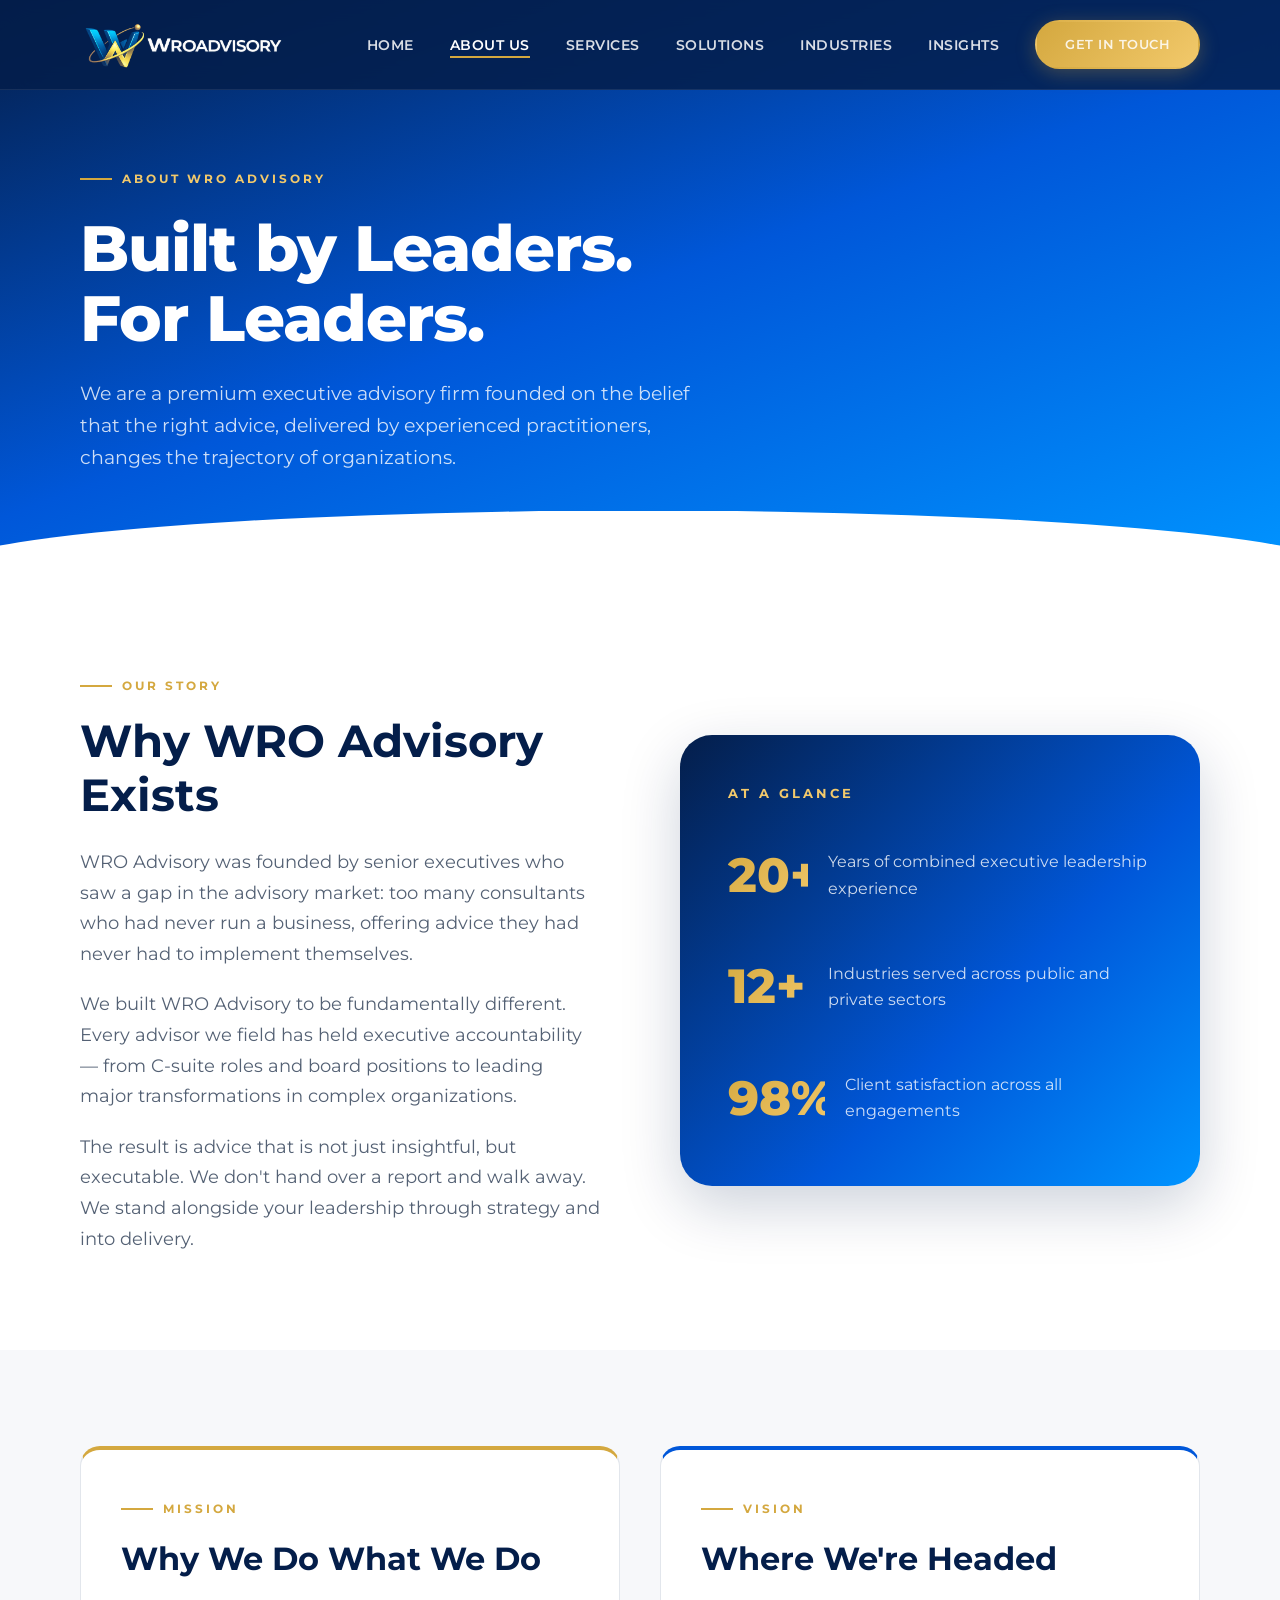
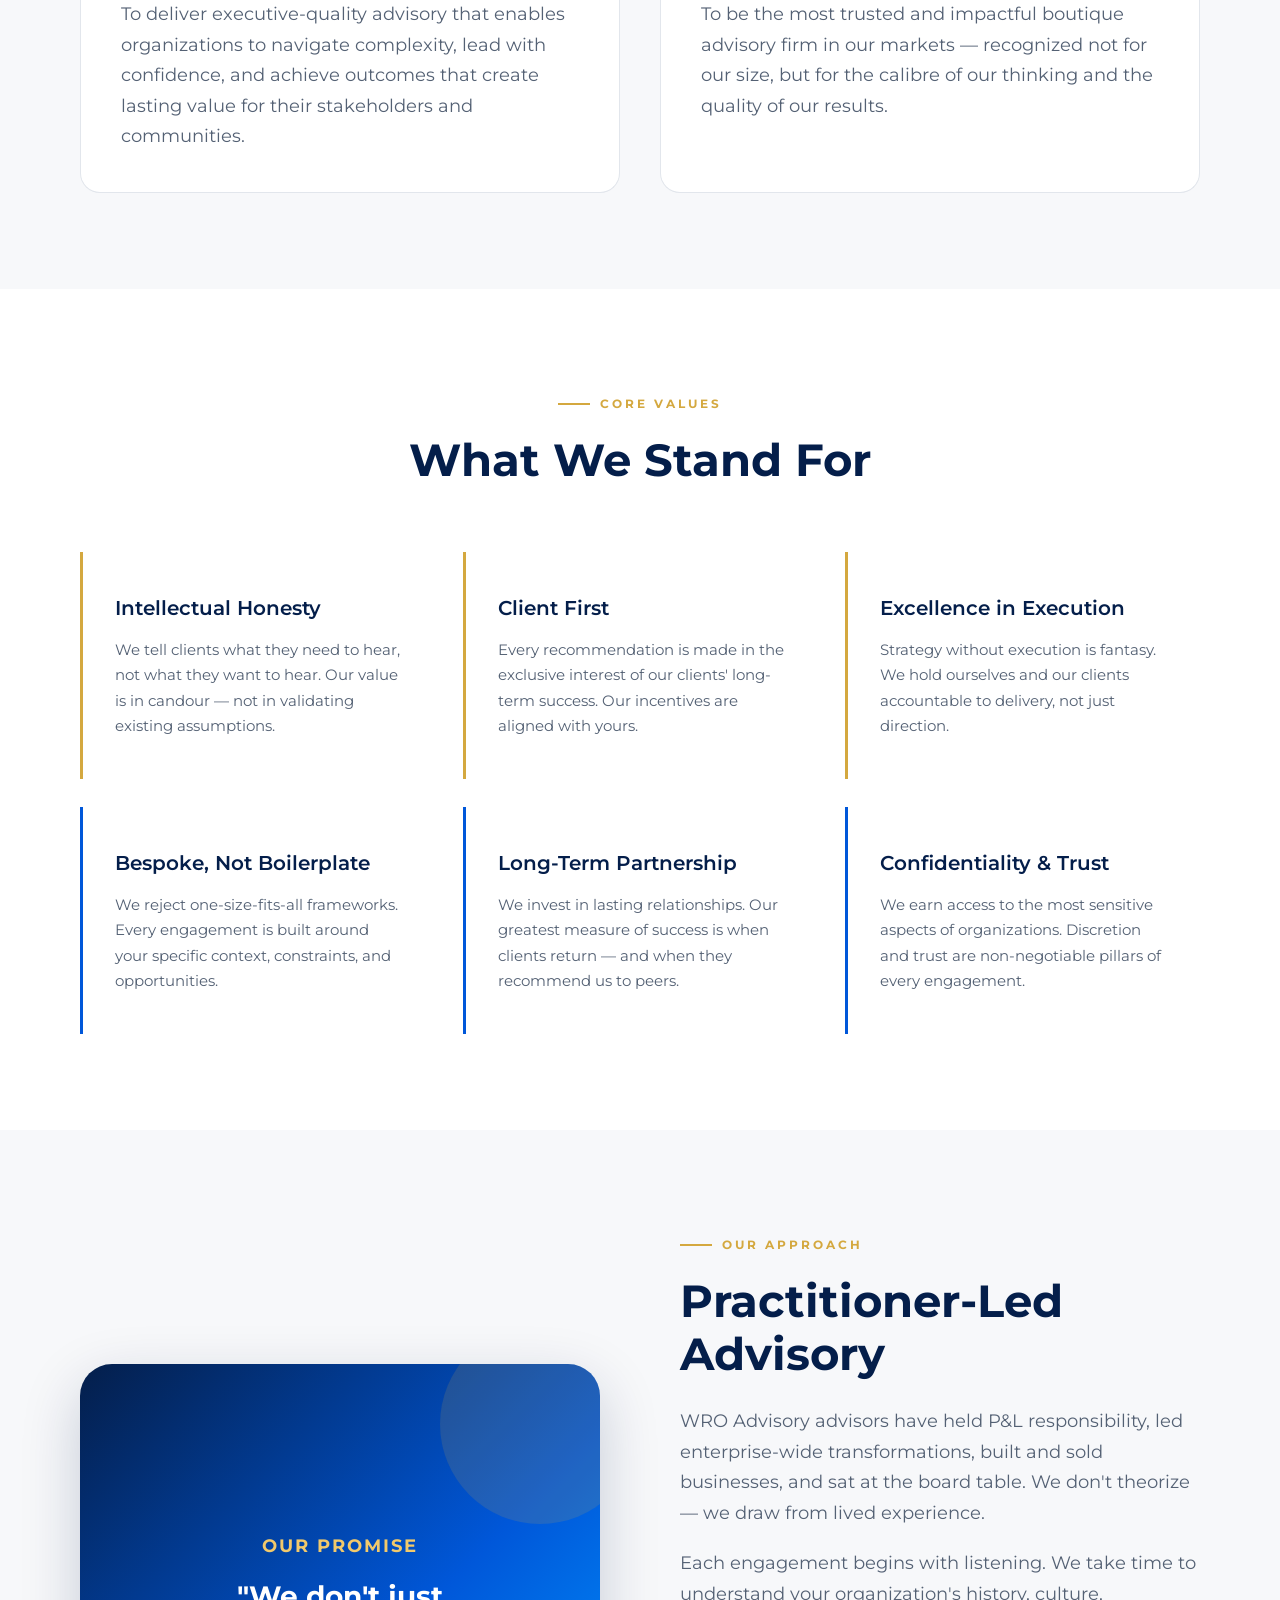
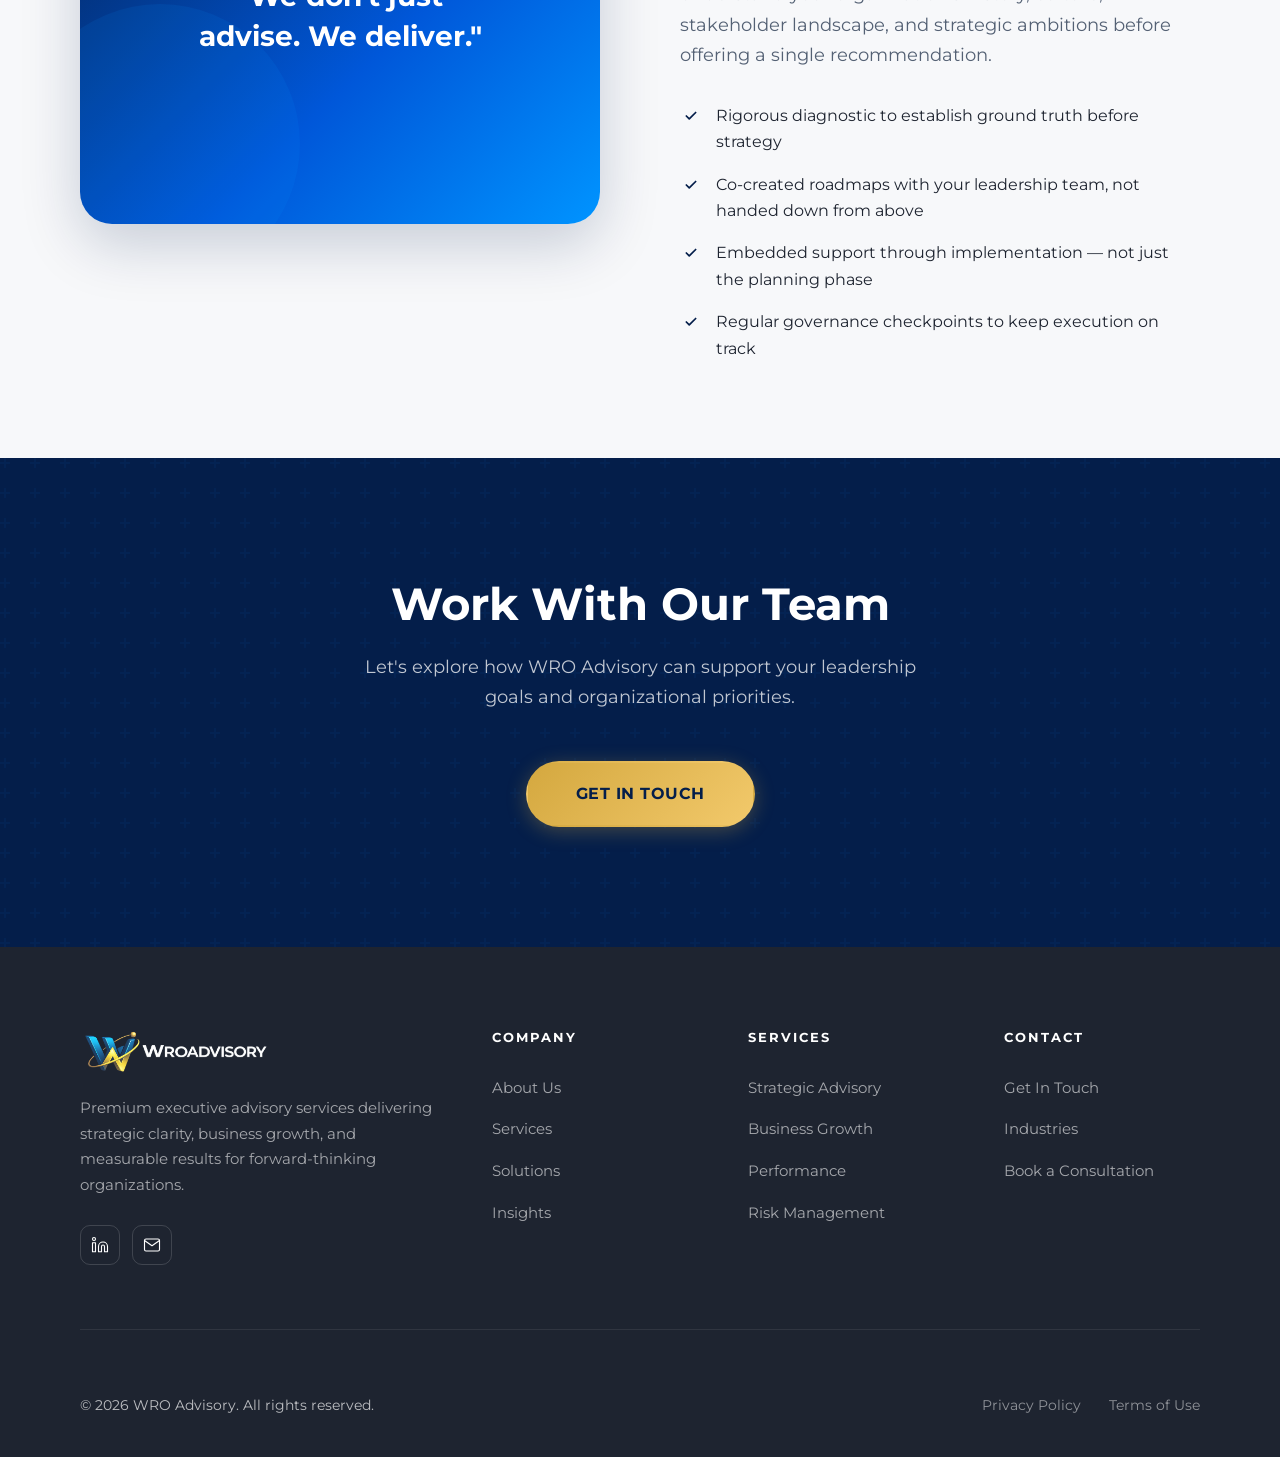
==== about.html @ 6e0c4436 "Initial commit — WRO Advisory static website Seven-page static site (index, about, services, solutio" ====
<!DOCTYPE html>
<html lang="en">
<head>
  <meta charset="UTF-8">
  <meta name="viewport" content="width=device-width, initial-scale=1.0">
  <title>About WRO Advisory — Our Story, Mission & Leadership</title>
  <meta name="description" content="Learn about WRO Advisory — our founding story, mission, values, and the experienced leadership team behind our executive advisory services.">
  <link rel="stylesheet" href="assets/css/styles.css">
</head>
<body>

  <!-- NAV -->
  <nav class="nav">
    <div class="container nav__inner">
      <a href="index.html" class="nav__logo">
        <img src="logo.png" alt="WRO Advisory">
      </a>
      <ul class="nav__links">
        <li><a href="index.html">Home</a></li>
        <li><a href="about.html">About Us</a></li>
        <li><a href="services.html">Services</a></li>
        <li><a href="solutions.html">Solutions</a></li>
        <li><a href="industries.html">Industries</a></li>
        <li><a href="insights.html">Insights</a></li>
        <li><a href="contact.html" class="btn btn--primary" style="padding:12px 28px;font-size:13px;">Get In Touch</a></li>
      </ul>
      <div class="nav__hamburger"><span></span><span></span><span></span></div>
    </div>
  </nav>

  <!-- PAGE HERO -->
  <div class="page-hero">
    <div class="container">
      <div class="page-hero__label">About WRO Advisory</div>
      <h1>Built by Leaders.<br>For Leaders.</h1>
      <p>We are a premium executive advisory firm founded on the belief that the right advice, delivered by experienced practitioners, changes the trajectory of organizations.</p>
    </div>
  </div>

  <!-- COMPANY STORY -->
  <section class="bg-white">
    <div class="container">
      <div class="two-col">
        <div class="fade-up">
          <div class="section-label">Our Story</div>
          <h2 class="text-navy" style="margin-bottom:24px;">Why WRO Advisory Exists</h2>
          <p class="text-slate" style="margin-bottom:20px;">WRO Advisory was founded by senior executives who saw a gap in the advisory market: too many consultants who had never run a business, offering advice they had never had to implement themselves.</p>
          <p class="text-slate" style="margin-bottom:20px;">We built WRO Advisory to be fundamentally different. Every advisor we field has held executive accountability — from C-suite roles and board positions to leading major transformations in complex organizations.</p>
          <p class="text-slate">The result is advice that is not just insightful, but executable. We don't hand over a report and walk away. We stand alongside your leadership through strategy and into delivery.</p>
        </div>
        <div class="fade-up fade-up-delay-2">
          <div style="border-radius:var(--radius-lg);background:var(--gradient-primary);padding:48px;height:100%;min-height:420px;display:flex;flex-direction:column;justify-content:space-between;box-shadow:var(--shadow-lg);">
            <div>
              <div style="font-size:13px;font-weight:700;letter-spacing:3px;text-transform:uppercase;color:var(--light-gold);margin-bottom:32px;">At a Glance</div>
              <div style="display:flex;flex-direction:column;gap:32px;">
                <div style="display:flex;align-items:center;gap:20px;">
                  <div style="font-size:48px;font-weight:800;background:var(--gradient-gold);-webkit-background-clip:text;-webkit-text-fill-color:transparent;background-clip:text;min-width:80px;">20+</div>
                  <div style="color:rgba(255,255,255,0.8);font-size:16px;">Years of combined executive leadership experience</div>
                </div>
                <div style="display:flex;align-items:center;gap:20px;">
                  <div style="font-size:48px;font-weight:800;background:var(--gradient-gold);-webkit-background-clip:text;-webkit-text-fill-color:transparent;background-clip:text;min-width:80px;">12+</div>
                  <div style="color:rgba(255,255,255,0.8);font-size:16px;">Industries served across public and private sectors</div>
                </div>
                <div style="display:flex;align-items:center;gap:20px;">
                  <div style="font-size:48px;font-weight:800;background:var(--gradient-gold);-webkit-background-clip:text;-webkit-text-fill-color:transparent;background-clip:text;min-width:80px;">98%</div>
                  <div style="color:rgba(255,255,255,0.8);font-size:16px;">Client satisfaction across all engagements</div>
                </div>
              </div>
            </div>
          </div>
        </div>
      </div>
    </div>
  </section>

  <!-- MISSION & VISION -->
  <section class="bg-gray">
    <div class="container">
      <div style="display:grid;grid-template-columns:1fr 1fr;gap:40px;">
        <div class="card fade-up" style="border-top:4px solid var(--gold);">
          <div class="section-label">Mission</div>
          <h3 class="text-navy" style="margin-bottom:20px;">Why We Do What We Do</h3>
          <p class="text-slate">To deliver executive-quality advisory that enables organizations to navigate complexity, lead with confidence, and achieve outcomes that create lasting value for their stakeholders and communities.</p>
        </div>
        <div class="card fade-up fade-up-delay-2" style="border-top:4px solid var(--royal-blue);">
          <div class="section-label">Vision</div>
          <h3 class="text-navy" style="margin-bottom:20px;">Where We're Headed</h3>
          <p class="text-slate">To be the most trusted and impactful boutique advisory firm in our markets — recognized not for our size, but for the calibre of our thinking and the quality of our results.</p>
        </div>
      </div>
    </div>
  </section>

  <!-- CORE VALUES -->
  <section class="bg-white">
    <div class="container">
      <div class="text-center fade-up" style="margin-bottom:64px;">
        <div class="section-label">Core Values</div>
        <h2 class="text-navy">What We Stand For</h2>
      </div>
      <div class="services-grid">
        <div class="fade-up fade-up-delay-1" style="padding:40px 32px;border-left:3px solid var(--gold);">
          <h4 class="text-navy" style="margin-bottom:12px;">Intellectual Honesty</h4>
          <p class="text-slate" style="font-size:15px;">We tell clients what they need to hear, not what they want to hear. Our value is in candour — not in validating existing assumptions.</p>
        </div>
        <div class="fade-up fade-up-delay-2" style="padding:40px 32px;border-left:3px solid var(--gold);">
          <h4 class="text-navy" style="margin-bottom:12px;">Client First</h4>
          <p class="text-slate" style="font-size:15px;">Every recommendation is made in the exclusive interest of our clients' long-term success. Our incentives are aligned with yours.</p>
        </div>
        <div class="fade-up fade-up-delay-3" style="padding:40px 32px;border-left:3px solid var(--gold);">
          <h4 class="text-navy" style="margin-bottom:12px;">Excellence in Execution</h4>
          <p class="text-slate" style="font-size:15px;">Strategy without execution is fantasy. We hold ourselves and our clients accountable to delivery, not just direction.</p>
        </div>
        <div class="fade-up fade-up-delay-1" style="padding:40px 32px;border-left:3px solid var(--royal-blue);">
          <h4 class="text-navy" style="margin-bottom:12px;">Bespoke, Not Boilerplate</h4>
          <p class="text-slate" style="font-size:15px;">We reject one-size-fits-all frameworks. Every engagement is built around your specific context, constraints, and opportunities.</p>
        </div>
        <div class="fade-up fade-up-delay-2" style="padding:40px 32px;border-left:3px solid var(--royal-blue);">
          <h4 class="text-navy" style="margin-bottom:12px;">Long-Term Partnership</h4>
          <p class="text-slate" style="font-size:15px;">We invest in lasting relationships. Our greatest measure of success is when clients return — and when they recommend us to peers.</p>
        </div>
        <div class="fade-up fade-up-delay-3" style="padding:40px 32px;border-left:3px solid var(--royal-blue);">
          <h4 class="text-navy" style="margin-bottom:12px;">Confidentiality & Trust</h4>
          <p class="text-slate" style="font-size:15px;">We earn access to the most sensitive aspects of organizations. Discretion and trust are non-negotiable pillars of every engagement.</p>
        </div>
      </div>
    </div>
  </section>

  <!-- APPROACH -->
  <section class="bg-gray">
    <div class="container">
      <div class="two-col">
        <div class="fade-up fade-up-delay-1" style="position:relative;">
          <div style="border-radius:var(--radius-lg);background:var(--gradient-primary);height:460px;display:flex;align-items:center;justify-content:center;box-shadow:var(--shadow-lg);position:relative;overflow:hidden;">
            <div style="position:absolute;top:-40px;right:-40px;width:200px;height:200px;border-radius:50%;background:rgba(212,168,63,0.15);"></div>
            <div style="position:absolute;bottom:-60px;left:-60px;width:280px;height:280px;border-radius:50%;background:rgba(0,148,255,0.1);"></div>
            <div style="text-align:center;position:relative;z-index:1;padding:40px;">
              <div style="font-size:18px;font-weight:700;color:var(--light-gold);letter-spacing:2px;margin-bottom:16px;">OUR PROMISE</div>
              <div style="font-size:28px;font-weight:700;color:var(--white);line-height:1.4;">"We don't just<br>advise. We deliver."</div>
            </div>
          </div>
        </div>
        <div class="fade-up">
          <div class="section-label">Our Approach</div>
          <h2 class="text-navy" style="margin-bottom:24px;">Practitioner-Led Advisory</h2>
          <p class="text-slate" style="margin-bottom:20px;">WRO Advisory advisors have held P&L responsibility, led enterprise-wide transformations, built and sold businesses, and sat at the board table. We don't theorize — we draw from lived experience.</p>
          <p class="text-slate" style="margin-bottom:32px;">Each engagement begins with listening. We take time to understand your organization's history, culture, stakeholder landscape, and strategic ambitions before offering a single recommendation.</p>
          <ul class="benefit-list">
            <li>Rigorous diagnostic to establish ground truth before strategy</li>
            <li>Co-created roadmaps with your leadership team, not handed down from above</li>
            <li>Embedded support through implementation — not just the planning phase</li>
            <li>Regular governance checkpoints to keep execution on track</li>
          </ul>
        </div>
      </div>
    </div>
  </section>

  <!-- CTA -->
  <section class="cta-section">
    <div class="container cta-section__inner">
      <h2 class="text-white">Work With Our Team</h2>
      <p>Let's explore how WRO Advisory can support your leadership goals and organizational priorities.</p>
      <a href="contact.html" class="btn btn--primary" style="font-size:16px;padding:18px 48px;">Get In Touch</a>
    </div>
  </section>

  <!-- FOOTER -->
  <footer class="footer">
    <div class="container">
      <div class="footer__top">
        <div class="footer__brand">
          <img src="logo.png" alt="WRO Advisory">
          <p class="footer__tagline">Premium executive advisory services delivering strategic clarity, business growth, and measurable results for forward-thinking organizations.</p>
          <div class="footer__socials">
            <a href="#" aria-label="LinkedIn">
              <svg viewBox="0 0 24 24" fill="none" stroke-width="1.5" stroke-linecap="round" stroke-linejoin="round">
                <path d="M16 8a6 6 0 0 1 6 6v7h-4v-7a2 2 0 0 0-2-2 2 2 0 0 0-2 2v7h-4v-7a6 6 0 0 1 6-6z"/>
                <rect x="2" y="9" width="4" height="12"/><circle cx="4" cy="4" r="2"/>
              </svg>
            </a>
            <a href="mailto:info@wroadvisory.com" aria-label="Email">
              <svg viewBox="0 0 24 24" fill="none" stroke-width="1.5" stroke-linecap="round" stroke-linejoin="round">
                <path d="M4 4h16c1.1 0 2 .9 2 2v12c0 1.1-.9 2-2 2H4c-1.1 0-2-.9-2-2V6c0-1.1.9-2 2-2z"/>
                <polyline points="22,6 12,13 2,6"/>
              </svg>
            </a>
          </div>
        </div>
        <div>
          <div class="footer__col-title">Company</div>
          <ul class="footer__links">
            <li><a href="about.html">About Us</a></li>
            <li><a href="services.html">Services</a></li>
            <li><a href="solutions.html">Solutions</a></li>
            <li><a href="insights.html">Insights</a></li>
          </ul>
        </div>
        <div>
          <div class="footer__col-title">Services</div>
          <ul class="footer__links">
            <li><a href="services.html">Strategic Advisory</a></li>
            <li><a href="services.html">Business Growth</a></li>
            <li><a href="services.html">Performance</a></li>
            <li><a href="services.html">Risk Management</a></li>
          </ul>
        </div>
        <div>
          <div class="footer__col-title">Contact</div>
          <ul class="footer__links">
            <li><a href="contact.html">Get In Touch</a></li>
            <li><a href="industries.html">Industries</a></li>
            <li><a href="contact.html">Book a Consultation</a></li>
          </ul>
        </div>
      </div>
      <div class="footer__bottom">
        <span class="footer__copy">© 2026 WRO Advisory. All rights reserved.</span>
        <div class="footer__bottom-links">
          <a href="#">Privacy Policy</a>
          <a href="#">Terms of Use</a>
        </div>
      </div>
    </div>
  </footer>

  <script src="assets/js/main.js"></script>
</body>
</html>
---- assets/css/styles.css ----
/* ============================================================
   WRO Advisory — Design System Stylesheet
   ============================================================ */

/* --- Google Fonts --- */
@import url('https://fonts.googleapis.com/css2?family=Montserrat:wght@400;500;600;700;800&display=swap');

/* --- Design Tokens --- */
:root {
  --navy:        #041E4A;
  --royal-blue:  #0057D9;
  --bright-blue: #0094FF;
  --gold:        #D4A83F;
  --light-gold:  #F2C96B;
  --white:       #FFFFFF;
  --gray:        #F7F8FA;
  --border-gray: #E2E6EC;
  --charcoal:    #1E2430;
  --slate:       #546174;

  --gradient-primary: linear-gradient(135deg, var(--navy) 0%, var(--royal-blue) 60%, var(--bright-blue) 100%);
  --gradient-gold:    linear-gradient(135deg, var(--gold) 0%, var(--light-gold) 100%);
  --gradient-hero:    linear-gradient(160deg, #041E4A 0%, #0057D9 50%, #0094FF 100%);

  --radius-sm:  12px;
  --radius-md:  20px;
  --radius-lg:  32px;

  --shadow-sm:  0 2px 12px rgba(4,30,74,0.08);
  --shadow-md:  0 8px 32px rgba(4,30,74,0.14);
  --shadow-lg:  0 20px 60px rgba(4,30,74,0.20);

  --transition: 0.3s ease;
  --font:       'Montserrat', sans-serif;
}

/* --- Reset & Base --- */
*, *::before, *::after { box-sizing: border-box; margin: 0; padding: 0; }

html { scroll-behavior: smooth; }

body {
  font-family: var(--font);
  font-size: 18px;
  color: var(--charcoal);
  background: var(--white);
  line-height: 1.65;
  overflow-x: hidden;
}

img { max-width: 100%; display: block; }
a  { color: inherit; text-decoration: none; }
ul { list-style: none; }

/* --- Typography --- */
h1 { font-size: clamp(38px, 5vw, 72px); font-weight: 800; line-height: 1.1; letter-spacing: -1px; }
h2 { font-size: clamp(32px, 3.5vw, 52px); font-weight: 700; line-height: 1.2; }
h3 { font-size: clamp(24px, 2.5vw, 36px); font-weight: 700; line-height: 1.25; }
h4 { font-size: 20px; font-weight: 600; }
p  { font-size: 18px; line-height: 1.7; }

.text-gold     { color: var(--gold); }
.text-blue     { color: var(--bright-blue); }
.text-navy     { color: var(--navy); }
.text-white    { color: var(--white); }
.text-slate    { color: var(--slate); }
.text-center   { text-align: center; }
.small-text    { font-size: 14px; }

/* --- Layout --- */
.container {
  max-width: 1440px;
  margin: 0 auto;
  padding: 0 80px;
}

.container--narrow {
  max-width: 900px;
  margin: 0 auto;
  padding: 0 80px;
}

section { padding: 96px 0; }

/* --- Navigation --- */
.nav {
  position: fixed;
  top: 0; left: 0; right: 0;
  z-index: 1000;
  height: 90px;
  display: flex;
  align-items: center;
  background: rgba(4, 30, 74, 0.85);
  backdrop-filter: blur(12px);
  -webkit-backdrop-filter: blur(12px);
  border-bottom: 1px solid rgba(255,255,255,0.08);
  transition: background var(--transition);
}

.nav.scrolled {
  background: rgba(4, 30, 74, 0.97);
}

.nav__inner {
  display: flex;
  align-items: center;
  justify-content: space-between;
  width: 100%;
}

.nav__logo {
  display: flex;
  align-items: center;
  gap: 12px;
}

.nav__logo img {
  height: 52px;
  width: auto;
  mix-blend-mode: screen;
}

.nav__links {
  display: flex;
  align-items: center;
  gap: 36px;
}

.nav__links a {
  color: rgba(255,255,255,0.85);
  font-size: 14px;
  font-weight: 600;
  letter-spacing: 0.5px;
  text-transform: uppercase;
  transition: color var(--transition);
  position: relative;
}

.nav__links a::after {
  content: '';
  position: absolute;
  bottom: -4px;
  left: 0; right: 0;
  height: 2px;
  background: var(--gold);
  transform: scaleX(0);
  transform-origin: left;
  transition: transform var(--transition);
}

.nav__links a:hover { color: var(--white); }
.nav__links a:hover::after { transform: scaleX(1); }

.nav__links a.active { color: var(--white); }
.nav__links a.active::after { transform: scaleX(1); }

/* Hamburger */
.nav__hamburger {
  display: none;
  flex-direction: column;
  gap: 5px;
  cursor: pointer;
  padding: 4px;
}

.nav__hamburger span {
  display: block;
  width: 26px;
  height: 2px;
  background: var(--white);
  transition: var(--transition);
}

/* --- Buttons --- */
.btn {
  display: inline-flex;
  align-items: center;
  gap: 8px;
  font-family: var(--font);
  font-weight: 700;
  font-size: 15px;
  letter-spacing: 0.5px;
  border-radius: 50px;
  padding: 16px 36px;
  border: 2px solid transparent;
  cursor: pointer;
  transition: all var(--transition);
  text-transform: uppercase;
}

.btn--primary {
  background: var(--gradient-gold);
  color: var(--navy);
  border-color: transparent;
  box-shadow: 0 4px 20px rgba(212,168,63,0.3);
}

.btn--primary:hover {
  transform: translateY(-2px);
  box-shadow: 0 8px 32px rgba(212,168,63,0.45);
}

.btn--secondary {
  background: transparent;
  color: var(--white);
  border-color: var(--white);
}

.btn--secondary:hover {
  background: var(--white);
  color: var(--navy);
  transform: translateY(-2px);
}

.btn--ghost {
  background: transparent;
  color: var(--royal-blue);
  border-color: var(--royal-blue);
}

.btn--ghost:hover {
  background: var(--royal-blue);
  color: var(--white);
  transform: translateY(-2px);
}

.btn--navy {
  background: var(--navy);
  color: var(--white);
  border-color: var(--navy);
}

.btn--navy:hover {
  background: var(--royal-blue);
  border-color: var(--royal-blue);
  transform: translateY(-2px);
}

/* --- Section Labels --- */
.section-label {
  display: inline-flex;
  align-items: center;
  gap: 10px;
  font-size: 12px;
  font-weight: 700;
  letter-spacing: 3px;
  text-transform: uppercase;
  color: var(--gold);
  margin-bottom: 20px;
}

.section-label::before {
  content: '';
  display: block;
  width: 32px;
  height: 2px;
  background: var(--gold);
}

/* --- Cards --- */
.card {
  background: var(--white);
  border-radius: var(--radius-md);
  border: 1px solid var(--border-gray);
  padding: 40px;
  transition: all var(--transition);
}

.card:hover {
  transform: translateY(-6px);
  box-shadow: var(--shadow-lg);
  border-color: transparent;
}

.card__icon {
  width: 60px;
  height: 60px;
  border-radius: var(--radius-sm);
  background: linear-gradient(135deg, rgba(0,87,217,0.1), rgba(0,148,255,0.1));
  display: flex;
  align-items: center;
  justify-content: center;
  margin-bottom: 24px;
}

.card__icon svg {
  width: 28px;
  height: 28px;
  stroke: var(--royal-blue);
}

/* --- Stat Cards --- */
.stat-card {
  text-align: center;
  padding: 40px 24px;
}

.stat-card__number {
  font-size: 64px;
  font-weight: 800;
  background: var(--gradient-gold);
  -webkit-background-clip: text;
  -webkit-text-fill-color: transparent;
  background-clip: text;
  line-height: 1;
  margin-bottom: 8px;
}

.stat-card__label {
  font-size: 16px;
  font-weight: 600;
  color: var(--slate);
  text-transform: uppercase;
  letter-spacing: 1px;
}

/* --- Hero --- */
.hero {
  min-height: 100vh;
  position: relative;
  display: flex;
  align-items: center;
  overflow: hidden;
  background: var(--gradient-hero);
}

.hero__bg {
  position: absolute;
  inset: 0;
  background-image: url('../img/skyline-overlay.jpg');
  background-size: cover;
  background-position: center bottom;
  opacity: 0.12;
}

.hero__shapes {
  position: absolute;
  inset: 0;
  pointer-events: none;
  overflow: hidden;
}

.hero__shapes svg {
  position: absolute;
  bottom: -2px;
  left: 0;
  right: 0;
  width: 100%;
}

.hero__content {
  position: relative;
  z-index: 2;
  padding-top: 90px;
}

.hero__eyebrow {
  display: inline-flex;
  align-items: center;
  gap: 10px;
  font-size: 12px;
  font-weight: 700;
  letter-spacing: 3px;
  text-transform: uppercase;
  color: var(--light-gold);
  margin-bottom: 28px;
}

.hero__eyebrow::before {
  content: '';
  display: block;
  width: 40px;
  height: 2px;
  background: var(--gold);
}

.hero h1 {
  color: var(--white);
  max-width: 820px;
  margin-bottom: 28px;
}

.hero h1 span { color: var(--light-gold); }

.hero__desc {
  color: rgba(255,255,255,0.80);
  max-width: 560px;
  margin-bottom: 48px;
  font-size: 19px;
}

.hero__actions {
  display: flex;
  align-items: center;
  gap: 20px;
  flex-wrap: wrap;
}

/* Gold decorative curve at bottom */
.hero__curve {
  position: absolute;
  bottom: 0; left: 0; right: 0;
  height: 80px;
  background: var(--white);
  clip-path: ellipse(55% 100% at 50% 100%);
}

/* --- Trust Bar --- */
.trust-bar {
  background: var(--white);
  padding: 80px 0;
  border-bottom: 1px solid var(--border-gray);
}

.trust-bar__grid {
  display: grid;
  grid-template-columns: repeat(4, 1fr);
  gap: 0;
}

.trust-bar__item {
  text-align: center;
  padding: 0 32px;
  border-right: 1px solid var(--border-gray);
}

.trust-bar__item:last-child { border-right: none; }

/* --- Services Grid --- */
.services-grid {
  display: grid;
  grid-template-columns: repeat(3, 1fr);
  gap: 28px;
  margin-top: 64px;
}

/* --- Two-col Layout --- */
.two-col {
  display: grid;
  grid-template-columns: 1fr 1fr;
  gap: 80px;
  align-items: center;
}

.two-col--reversed { direction: rtl; }
.two-col--reversed > * { direction: ltr; }

/* --- Framework Steps --- */
.framework {
  display: grid;
  grid-template-columns: repeat(4, 1fr);
  gap: 2px;
  border-radius: var(--radius-md);
  overflow: hidden;
  box-shadow: var(--shadow-md);
}

.framework__step {
  padding: 48px 32px;
  background: var(--gradient-primary);
  position: relative;
  overflow: hidden;
}

.framework__step:nth-child(2) { background: linear-gradient(135deg, #0057D9, #0094FF); }
.framework__step:nth-child(3) { background: linear-gradient(135deg, #0057D9, #003EA3); }
.framework__step:nth-child(4) { background: linear-gradient(135deg, #041E4A, #0057D9); }

.framework__step::before {
  content: attr(data-num);
  position: absolute;
  top: -10px;
  right: 16px;
  font-size: 100px;
  font-weight: 800;
  color: rgba(255,255,255,0.05);
  line-height: 1;
}

.framework__num {
  font-size: 13px;
  font-weight: 700;
  letter-spacing: 3px;
  text-transform: uppercase;
  color: var(--gold);
  margin-bottom: 16px;
}

.framework__title {
  font-size: 24px;
  font-weight: 700;
  color: var(--white);
  margin-bottom: 16px;
}

.framework__desc {
  font-size: 15px;
  color: rgba(255,255,255,0.75);
  line-height: 1.6;
}

/* --- Testimonials --- */
.testimonials-grid {
  display: grid;
  grid-template-columns: repeat(3, 1fr);
  gap: 28px;
  margin-top: 64px;
}

.testimonial {
  background: var(--white);
  border: 1px solid var(--border-gray);
  border-radius: var(--radius-md);
  padding: 40px;
  position: relative;
  transition: all var(--transition);
}

.testimonial:hover {
  transform: translateY(-4px);
  box-shadow: var(--shadow-md);
}

.testimonial__quote {
  font-size: 48px;
  line-height: 1;
  color: var(--gold);
  font-weight: 800;
  margin-bottom: 20px;
}

.testimonial__text {
  font-size: 16px;
  color: var(--charcoal);
  line-height: 1.7;
  margin-bottom: 28px;
}

.testimonial__author-name {
  font-weight: 700;
  color: var(--navy);
  font-size: 15px;
}

.testimonial__author-title {
  font-size: 13px;
  color: var(--slate);
}

/* --- Dark CTA Section --- */
.cta-section {
  background: var(--navy);
  padding: 120px 0;
  text-align: center;
  position: relative;
  overflow: hidden;
}

.cta-section::before {
  content: '';
  position: absolute;
  inset: 0;
  background: url("data:image/svg+xml,%3Csvg width='60' height='60' viewBox='0 0 60 60' xmlns='http://www.w3.org/2000/svg'%3E%3Cg fill='none' fill-rule='evenodd'%3E%3Cg fill='%230094FF' fill-opacity='0.05'%3E%3Cpath d='M36 34v-4h-2v4h-4v2h4v4h2v-4h4v-2h-4zm0-30V0h-2v4h-4v2h4v4h2V6h4V4h-4zM6 34v-4H4v4H0v2h4v4h2v-4h4v-2H6zM6 4V0H4v4H0v2h4v4h2V6h4V4H6z'/%3E%3C/g%3E%3C/g%3E%3C/svg%3E");
}

.cta-section__inner { position: relative; z-index: 1; }

.cta-section h2 { color: var(--white); margin-bottom: 20px; }
.cta-section p  { color: rgba(255,255,255,0.75); margin-bottom: 48px; max-width: 560px; margin-left: auto; margin-right: auto; }

/* --- Page Hero (subpages) --- */
.page-hero {
  background: var(--gradient-hero);
  padding: 160px 0 96px;
  position: relative;
  overflow: hidden;
}

.page-hero::after {
  content: '';
  position: absolute;
  bottom: 0; left: 0; right: 0;
  height: 60px;
  background: var(--white);
  clip-path: ellipse(55% 100% at 50% 100%);
}

.page-hero__label {
  display: inline-flex;
  align-items: center;
  gap: 10px;
  font-size: 12px;
  font-weight: 700;
  letter-spacing: 3px;
  text-transform: uppercase;
  color: var(--light-gold);
  margin-bottom: 24px;
}

.page-hero__label::before {
  content: '';
  display: block;
  width: 32px;
  height: 2px;
  background: var(--gold);
}

.page-hero h1 { color: var(--white); margin-bottom: 24px; }
.page-hero p  { color: rgba(255,255,255,0.80); max-width: 640px; font-size: 19px; }

/* --- Benefits list --- */
.benefit-list { list-style: none; display: flex; flex-direction: column; gap: 16px; }

.benefit-list li {
  display: flex;
  align-items: flex-start;
  gap: 14px;
  font-size: 16px;
  color: var(--charcoal);
}

.benefit-list li::before {
  content: '';
  flex-shrink: 0;
  width: 22px;
  height: 22px;
  margin-top: 2px;
  border-radius: 50%;
  background: var(--gradient-gold);
  background-image: url("data:image/svg+xml,%3Csvg xmlns='http://www.w3.org/2000/svg' viewBox='0 0 24 24' fill='none' stroke='%23041E4A' stroke-width='3' stroke-linecap='round' stroke-linejoin='round'%3E%3Cpolyline points='20 6 9 17 4 12'%3E%3C/polyline%3E%3C/svg%3E");
  background-size: 14px;
  background-repeat: no-repeat;
  background-position: center;
}

/* --- Industry Cards --- */
.industries-grid {
  display: grid;
  grid-template-columns: repeat(3, 1fr);
  gap: 28px;
  margin-top: 64px;
}

.industry-card {
  border-radius: var(--radius-md);
  overflow: hidden;
  position: relative;
  min-height: 280px;
  display: flex;
  align-items: flex-end;
  cursor: pointer;
}

.industry-card__bg {
  position: absolute;
  inset: 0;
  background: var(--gradient-primary);
  transition: transform var(--transition);
}

.industry-card:hover .industry-card__bg { transform: scale(1.03); }

.industry-card__overlay {
  position: absolute;
  inset: 0;
  background: linear-gradient(to top, rgba(4,30,74,0.92) 0%, transparent 60%);
}

.industry-card__content {
  position: relative;
  z-index: 1;
  padding: 32px;
  color: var(--white);
}

.industry-card__icon {
  font-size: 32px;
  margin-bottom: 12px;
}

.industry-card h3 {
  font-size: 22px;
  font-weight: 700;
  margin-bottom: 8px;
}

.industry-card p { font-size: 14px; color: rgba(255,255,255,0.75); }

/* --- Insights Grid --- */
.insights-grid {
  display: grid;
  grid-template-columns: repeat(3, 1fr);
  gap: 28px;
  margin-top: 64px;
}

.insight-card {
  border-radius: var(--radius-md);
  overflow: hidden;
  border: 1px solid var(--border-gray);
  transition: all var(--transition);
  background: var(--white);
}

.insight-card:hover {
  transform: translateY(-6px);
  box-shadow: var(--shadow-lg);
  border-color: transparent;
}

.insight-card__img {
  height: 200px;
  background: var(--gradient-primary);
  position: relative;
  overflow: hidden;
}

.insight-card__img::after {
  content: '';
  position: absolute;
  inset: 0;
  background: linear-gradient(135deg, rgba(0,87,217,0.6), rgba(4,30,74,0.8));
}

.insight-card__tag {
  position: absolute;
  top: 20px; left: 20px;
  z-index: 1;
  background: var(--gold);
  color: var(--navy);
  font-size: 11px;
  font-weight: 700;
  letter-spacing: 1px;
  text-transform: uppercase;
  padding: 6px 14px;
  border-radius: 50px;
}

.insight-card__body { padding: 32px; }

.insight-card__date {
  font-size: 13px;
  color: var(--slate);
  margin-bottom: 12px;
}

.insight-card h3 {
  font-size: 20px;
  color: var(--navy);
  margin-bottom: 12px;
}

.insight-card p {
  font-size: 15px;
  color: var(--slate);
}

/* --- Contact Form --- */
.contact-grid {
  display: grid;
  grid-template-columns: 1fr 1.4fr;
  gap: 80px;
  align-items: start;
}

.form-group {
  margin-bottom: 24px;
}

.form-group label {
  display: block;
  font-size: 14px;
  font-weight: 600;
  color: var(--navy);
  margin-bottom: 8px;
  letter-spacing: 0.3px;
}

.form-group input,
.form-group select,
.form-group textarea {
  width: 100%;
  font-family: var(--font);
  font-size: 16px;
  color: var(--charcoal);
  background: var(--white);
  border: 1.5px solid var(--border-gray);
  border-radius: var(--radius-sm);
  padding: 14px 18px;
  transition: border-color var(--transition), box-shadow var(--transition);
  outline: none;
}

.form-group input:focus,
.form-group select:focus,
.form-group textarea:focus {
  border-color: var(--royal-blue);
  box-shadow: 0 0 0 3px rgba(0,87,217,0.12);
}

.form-group textarea { min-height: 140px; resize: vertical; }

.form-row { display: grid; grid-template-columns: 1fr 1fr; gap: 20px; }

.contact-info__item {
  display: flex;
  align-items: flex-start;
  gap: 16px;
  margin-bottom: 32px;
}

.contact-info__icon {
  width: 48px;
  height: 48px;
  border-radius: 12px;
  background: linear-gradient(135deg, rgba(0,87,217,0.1), rgba(0,148,255,0.1));
  display: flex;
  align-items: center;
  justify-content: center;
  flex-shrink: 0;
}

.contact-info__icon svg { width: 22px; height: 22px; stroke: var(--royal-blue); }

.contact-info__label { font-size: 13px; color: var(--slate); margin-bottom: 4px; }
.contact-info__value { font-weight: 600; color: var(--navy); }

/* --- Footer --- */
.footer {
  background: var(--charcoal);
  padding: 80px 0 40px;
  color: rgba(255,255,255,0.7);
}

.footer__top {
  display: grid;
  grid-template-columns: 1.8fr 1fr 1fr 1fr;
  gap: 60px;
  margin-bottom: 64px;
  padding-bottom: 64px;
  border-bottom: 1px solid rgba(255,255,255,0.08);
}

.footer__brand img { height: 48px; margin-bottom: 20px; mix-blend-mode: screen; }

.footer__tagline {
  font-size: 15px;
  line-height: 1.7;
  margin-bottom: 28px;
  color: rgba(255,255,255,0.6);
}

.footer__socials {
  display: flex;
  gap: 12px;
}

.footer__socials a {
  width: 40px;
  height: 40px;
  border-radius: 10px;
  border: 1px solid rgba(255,255,255,0.15);
  display: flex;
  align-items: center;
  justify-content: center;
  transition: all var(--transition);
}

.footer__socials a:hover {
  background: var(--royal-blue);
  border-color: var(--royal-blue);
}

.footer__socials a svg { width: 18px; height: 18px; stroke: var(--white); }

.footer__col-title {
  font-size: 13px;
  font-weight: 700;
  letter-spacing: 2px;
  text-transform: uppercase;
  color: var(--white);
  margin-bottom: 24px;
}

.footer__links { display: flex; flex-direction: column; gap: 12px; }

.footer__links a {
  font-size: 15px;
  color: rgba(255,255,255,0.6);
  transition: color var(--transition);
}

.footer__links a:hover { color: var(--gold); }

.footer__bottom {
  display: flex;
  align-items: center;
  justify-content: space-between;
}

.footer__copy { font-size: 14px; }

.footer__bottom-links {
  display: flex;
  gap: 28px;
}

.footer__bottom-links a {
  font-size: 14px;
  color: rgba(255,255,255,0.5);
  transition: color var(--transition);
}

.footer__bottom-links a:hover { color: var(--white); }

/* --- Animations --- */
.fade-up {
  opacity: 0;
  transform: translateY(32px);
  transition: opacity 0.6s ease, transform 0.6s ease;
}

.fade-up.visible {
  opacity: 1;
  transform: translateY(0);
}

.fade-up-delay-1 { transition-delay: 0.1s; }
.fade-up-delay-2 { transition-delay: 0.2s; }
.fade-up-delay-3 { transition-delay: 0.3s; }
.fade-up-delay-4 { transition-delay: 0.4s; }

/* --- Backgrounds --- */
.bg-gray  { background: var(--gray); }
.bg-navy  { background: var(--navy); }
.bg-white { background: var(--white); }

/* --- Responsive --- */
@media (max-width: 1200px) {
  .container, .container--narrow { padding: 0 40px; }
  .services-grid, .testimonials-grid, .insights-grid { grid-template-columns: repeat(2, 1fr); }
  .framework { grid-template-columns: repeat(2, 1fr); }
  .footer__top { grid-template-columns: 1fr 1fr; }
}

@media (max-width: 992px) {
  section { padding: 72px 0; }
  .two-col { grid-template-columns: 1fr; gap: 48px; }
  .two-col--reversed { direction: ltr; }
  .trust-bar__grid { grid-template-columns: repeat(2, 1fr); }
  .trust-bar__item { border-right: none; border-bottom: 1px solid var(--border-gray); padding: 24px; }
  .contact-grid { grid-template-columns: 1fr; gap: 48px; }
  .industries-grid { grid-template-columns: repeat(2, 1fr); }
}

@media (max-width: 768px) {
  .container, .container--narrow { padding: 0 24px; }
  .nav__links { display: none; }
  .nav__links.open {
    display: flex;
    flex-direction: column;
    position: fixed;
    top: 90px; left: 0; right: 0;
    background: var(--navy);
    padding: 32px 24px;
    gap: 24px;
    border-bottom: 1px solid rgba(255,255,255,0.1);
  }
  .nav__links.open a { font-size: 16px; }
  .nav__hamburger { display: flex; }
  .services-grid, .testimonials-grid, .insights-grid,
  .industries-grid, .framework { grid-template-columns: 1fr; }
  .trust-bar__grid { grid-template-columns: repeat(2, 1fr); }
  .footer__top { grid-template-columns: 1fr; gap: 40px; }
  .footer__bottom { flex-direction: column; gap: 16px; text-align: center; }
  .form-row { grid-template-columns: 1fr; }
  h1 { font-size: 38px; }
  h2 { font-size: 32px; }
  .stat-card__number { font-size: 48px; }
  .hero__actions { flex-direction: column; align-items: flex-start; }
}
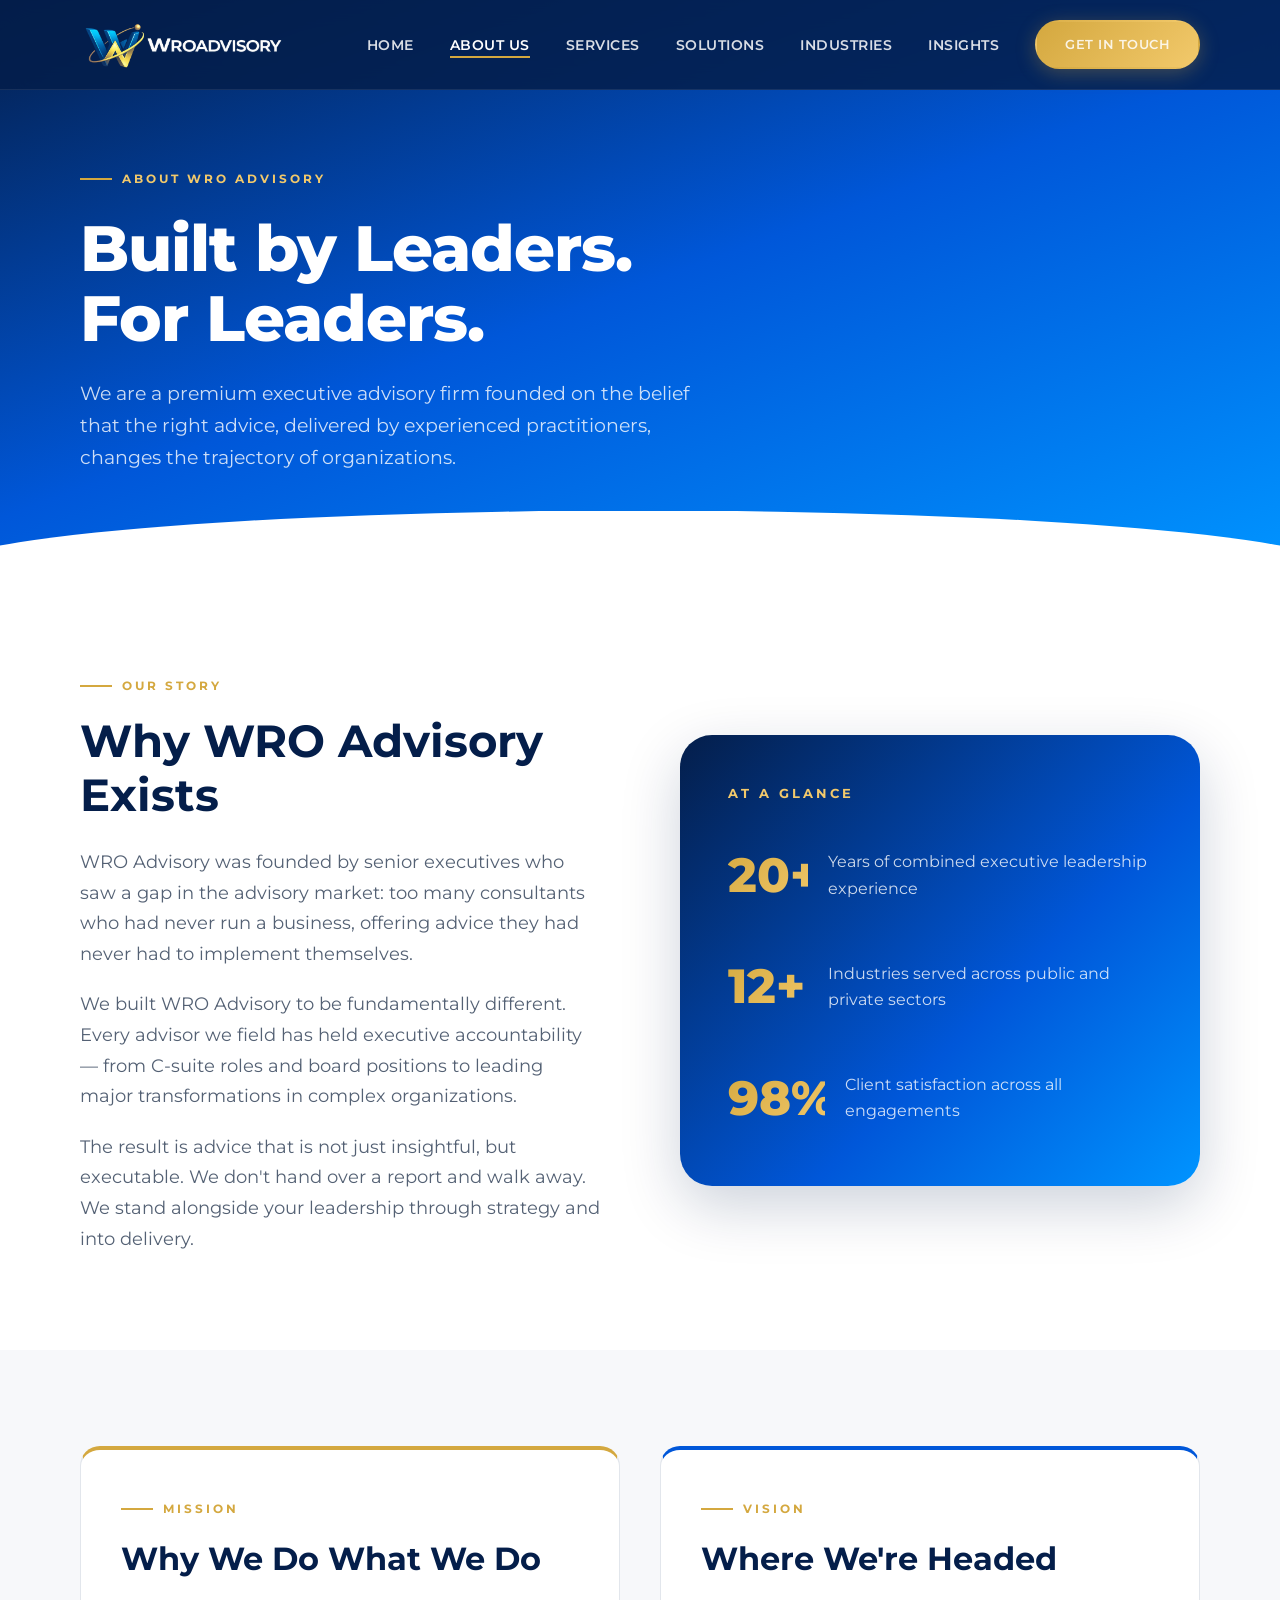
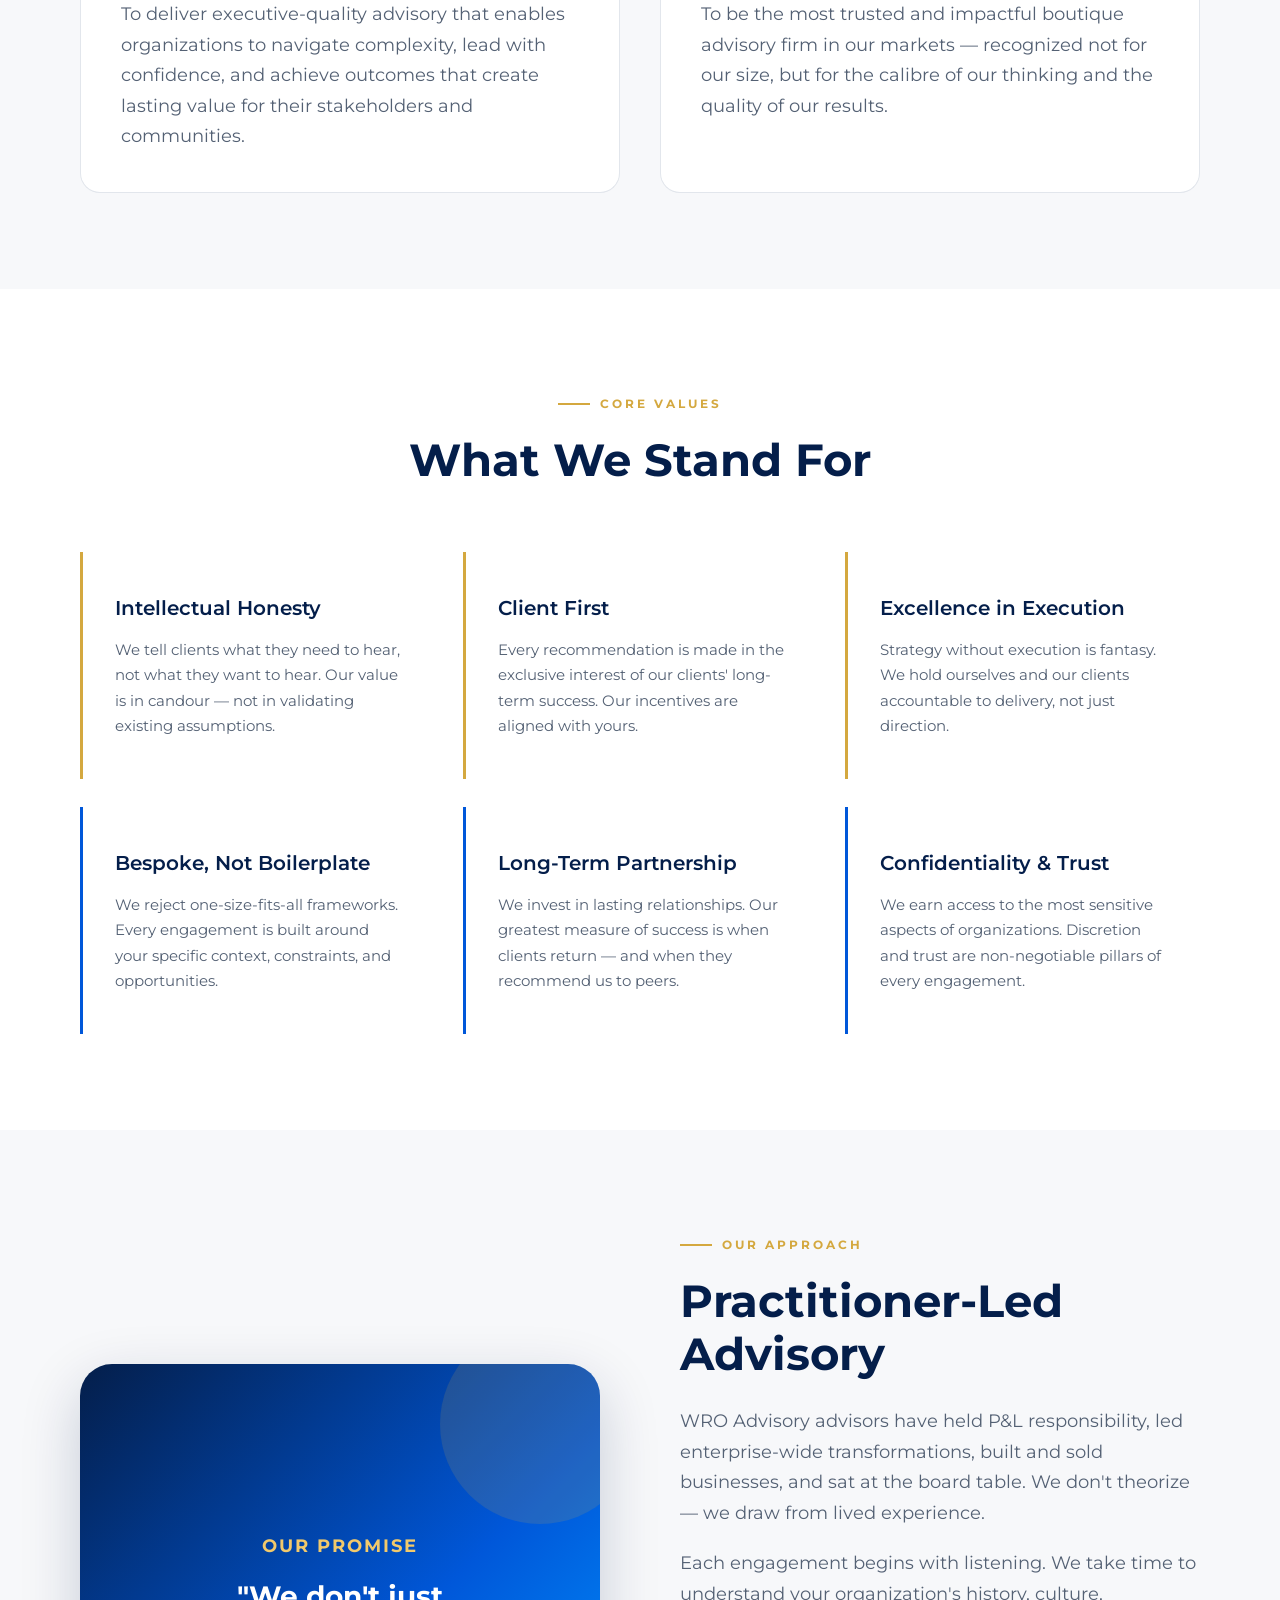
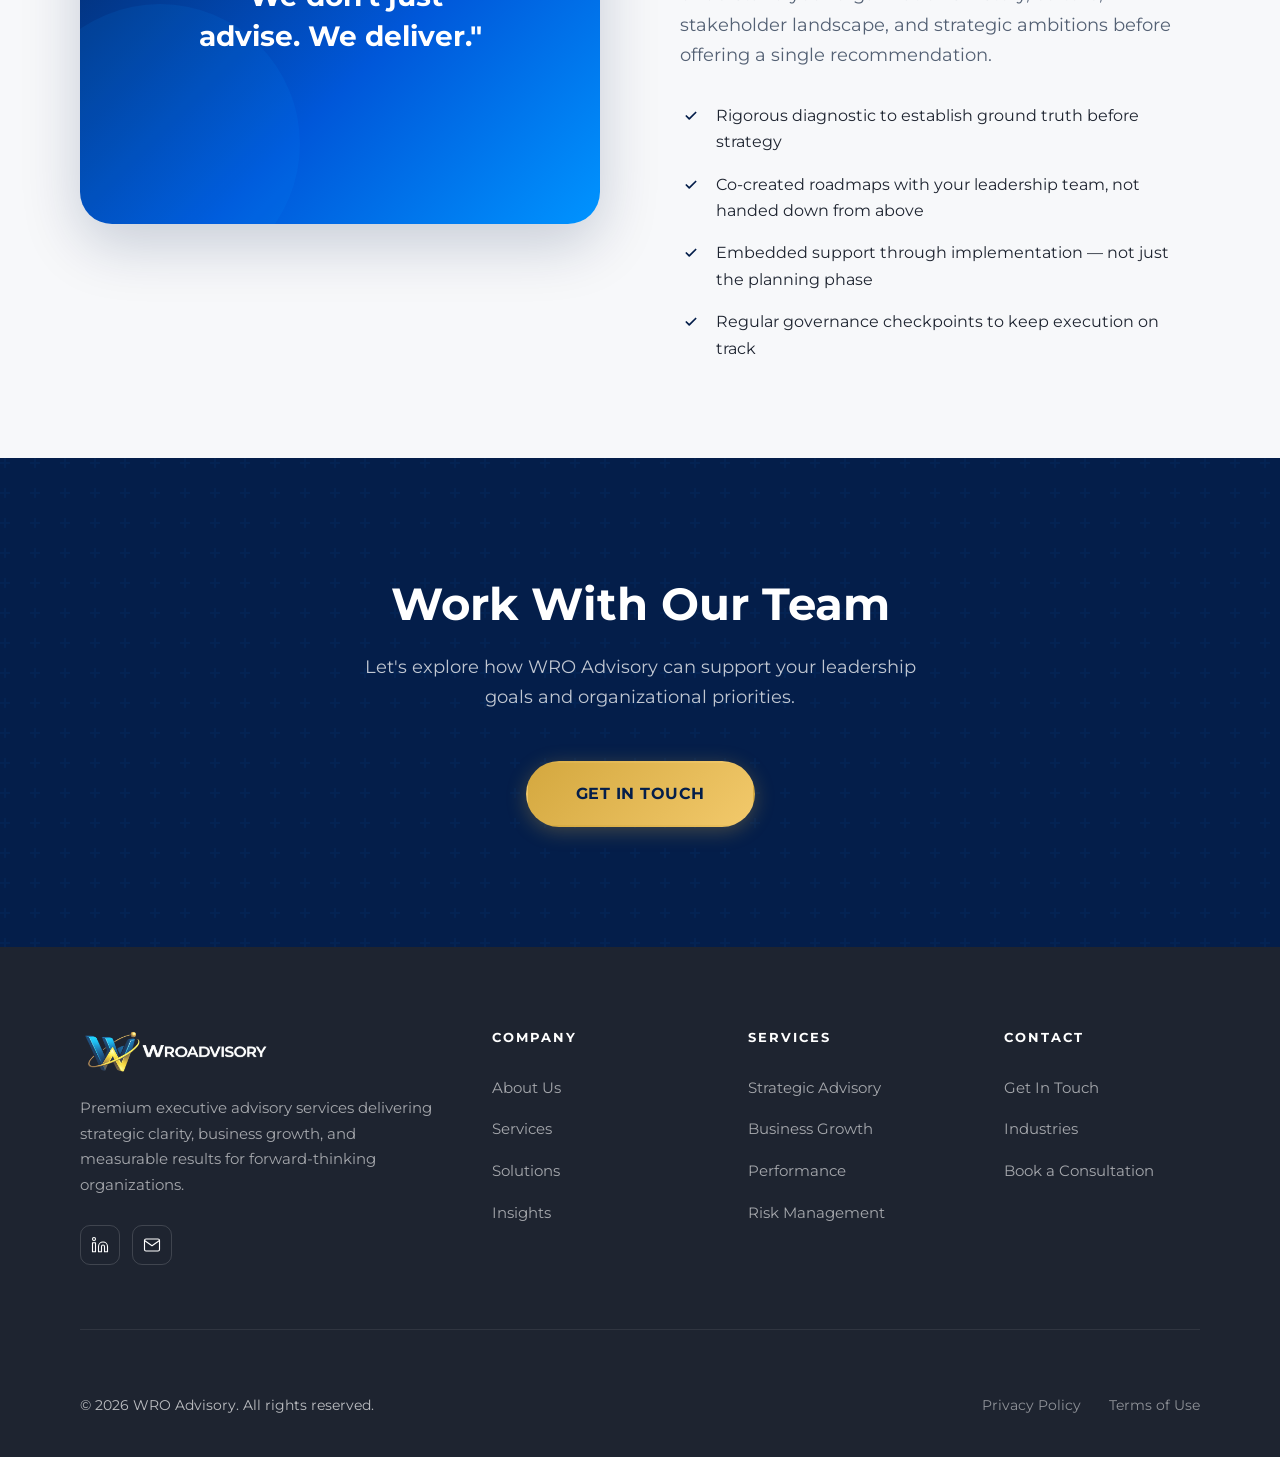
==== commit 1d861d18: "feat: Phase 2 post-publish fixes and optimizations - Delete unused logo.jpeg (284 KB duplicate) - Co" ====
--- a/about.html
+++ b/about.html
@@ -13,7 +13,7 @@
   <nav class="nav">
     <div class="container nav__inner">
       <a href="index.html" class="nav__logo">
-        <img src="logo.png" alt="WRO Advisory">
+        <img src="logo.webp" alt="WRO Advisory">
       </a>
       <ul class="nav__links">
         <li><a href="index.html">Home</a></li>
@@ -171,10 +171,10 @@
     <div class="container">
       <div class="footer__top">
         <div class="footer__brand">
-          <img src="logo.png" alt="WRO Advisory">
+          <img src="logo.webp" alt="WRO Advisory">
           <p class="footer__tagline">Premium executive advisory services delivering strategic clarity, business growth, and measurable results for forward-thinking organizations.</p>
           <div class="footer__socials">
-            <a href="#" aria-label="LinkedIn">
+            <a href="https://www.linkedin.com/in/victor-wroblewski-m-h-r/" aria-label="LinkedIn" target="_blank" rel="noopener noreferrer">
               <svg viewBox="0 0 24 24" fill="none" stroke-width="1.5" stroke-linecap="round" stroke-linejoin="round">
                 <path d="M16 8a6 6 0 0 1 6 6v7h-4v-7a2 2 0 0 0-2-2 2 2 0 0 0-2 2v7h-4v-7a6 6 0 0 1 6-6z"/>
                 <rect x="2" y="9" width="4" height="12"/><circle cx="4" cy="4" r="2"/>
@@ -218,8 +218,8 @@
       <div class="footer__bottom">
         <span class="footer__copy">© 2026 WRO Advisory. All rights reserved.</span>
         <div class="footer__bottom-links">
-          <a href="#">Privacy Policy</a>
-          <a href="#">Terms of Use</a>
+          <a href="privacy.html">Privacy Policy</a>
+          <a href="terms.html">Terms of Use</a>
         </div>
       </div>
     </div>
--- a/assets/css/styles.css
+++ b/assets/css/styles.css
@@ -327,7 +327,6 @@
 .hero__bg {
   position: absolute;
   inset: 0;
-  background-image: url('../img/skyline-overlay.jpg');
   background-size: cover;
   background-position: center bottom;
   opacity: 0.12;
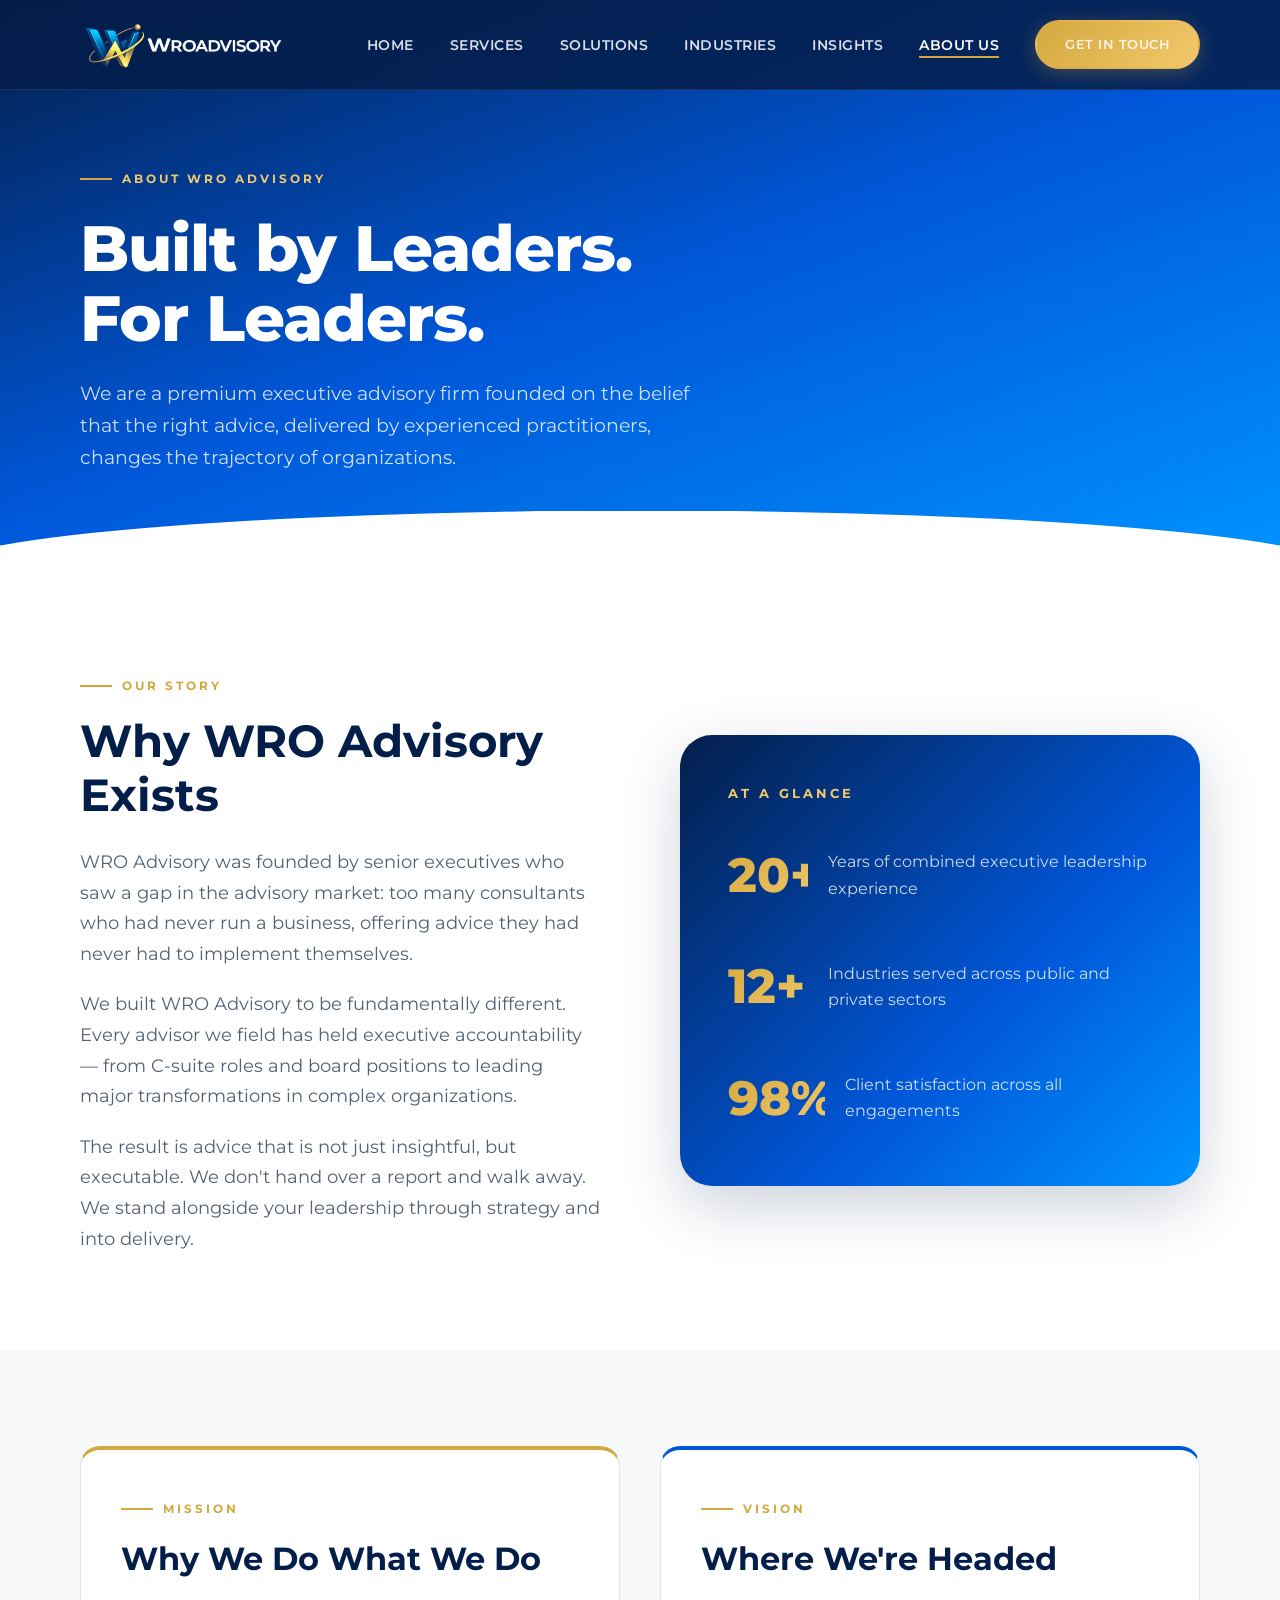
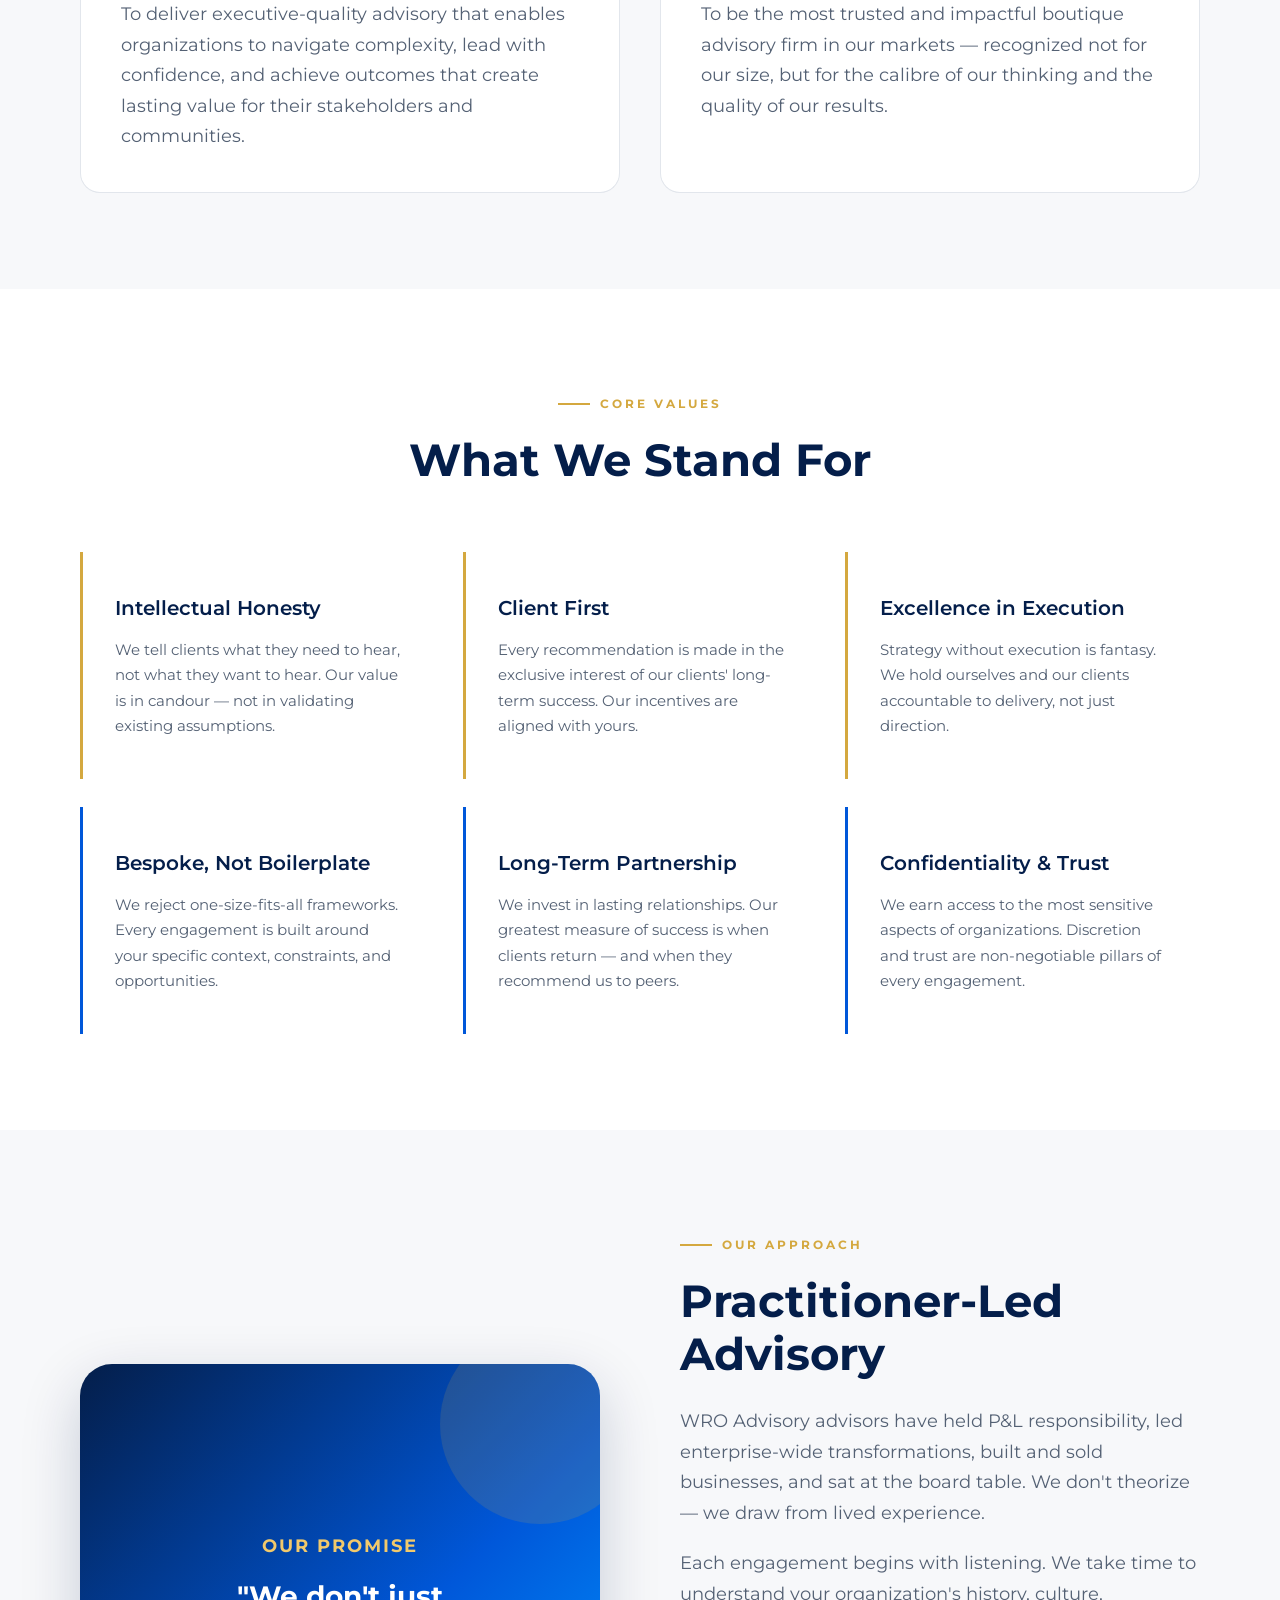
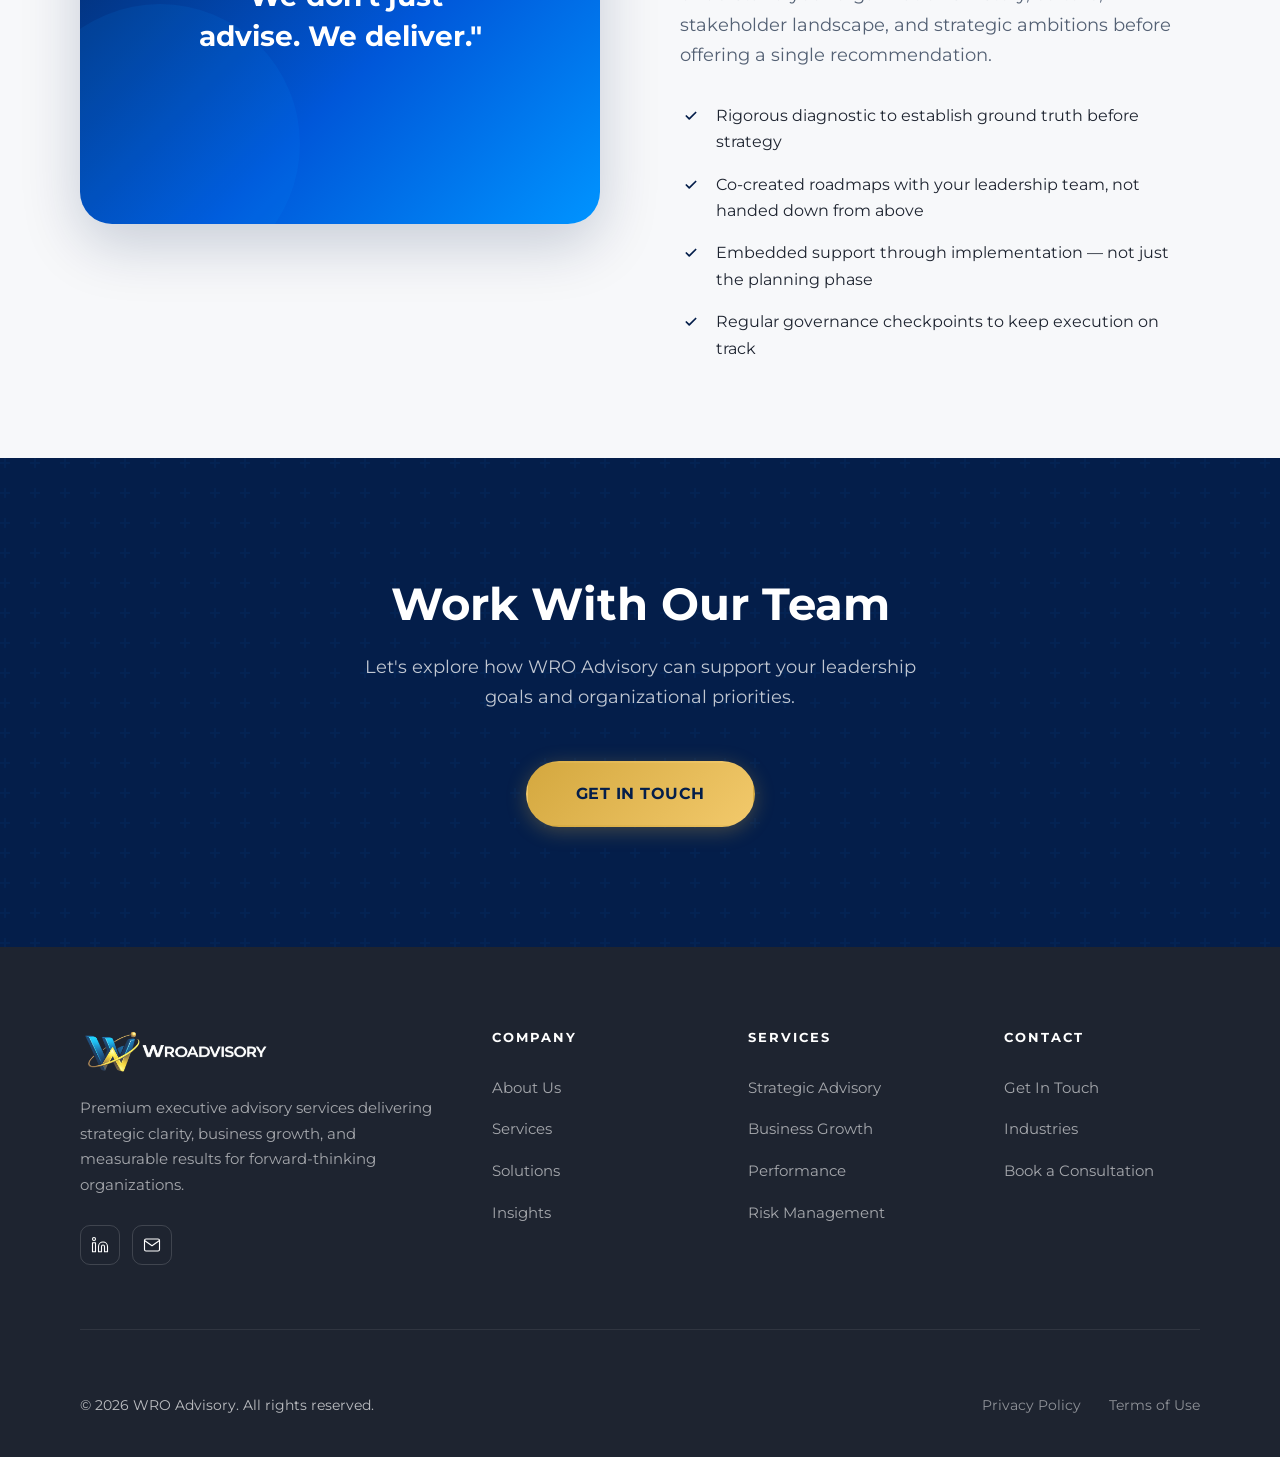
==== commit a4a91719: "feat: Phase 2 post-publish fixes and optimizations - Add Faculty Grievance & Career Transition Advis" ====
--- a/about.html
+++ b/about.html
@@ -17,11 +17,11 @@
       </a>
       <ul class="nav__links">
         <li><a href="index.html">Home</a></li>
-        <li><a href="about.html">About Us</a></li>
         <li><a href="services.html">Services</a></li>
         <li><a href="solutions.html">Solutions</a></li>
         <li><a href="industries.html">Industries</a></li>
         <li><a href="insights.html">Insights</a></li>
+        <li><a href="about.html">About Us</a></li>
         <li><a href="contact.html" class="btn btn--primary" style="padding:12px 28px;font-size:13px;">Get In Touch</a></li>
       </ul>
       <div class="nav__hamburger"><span></span><span></span><span></span></div>
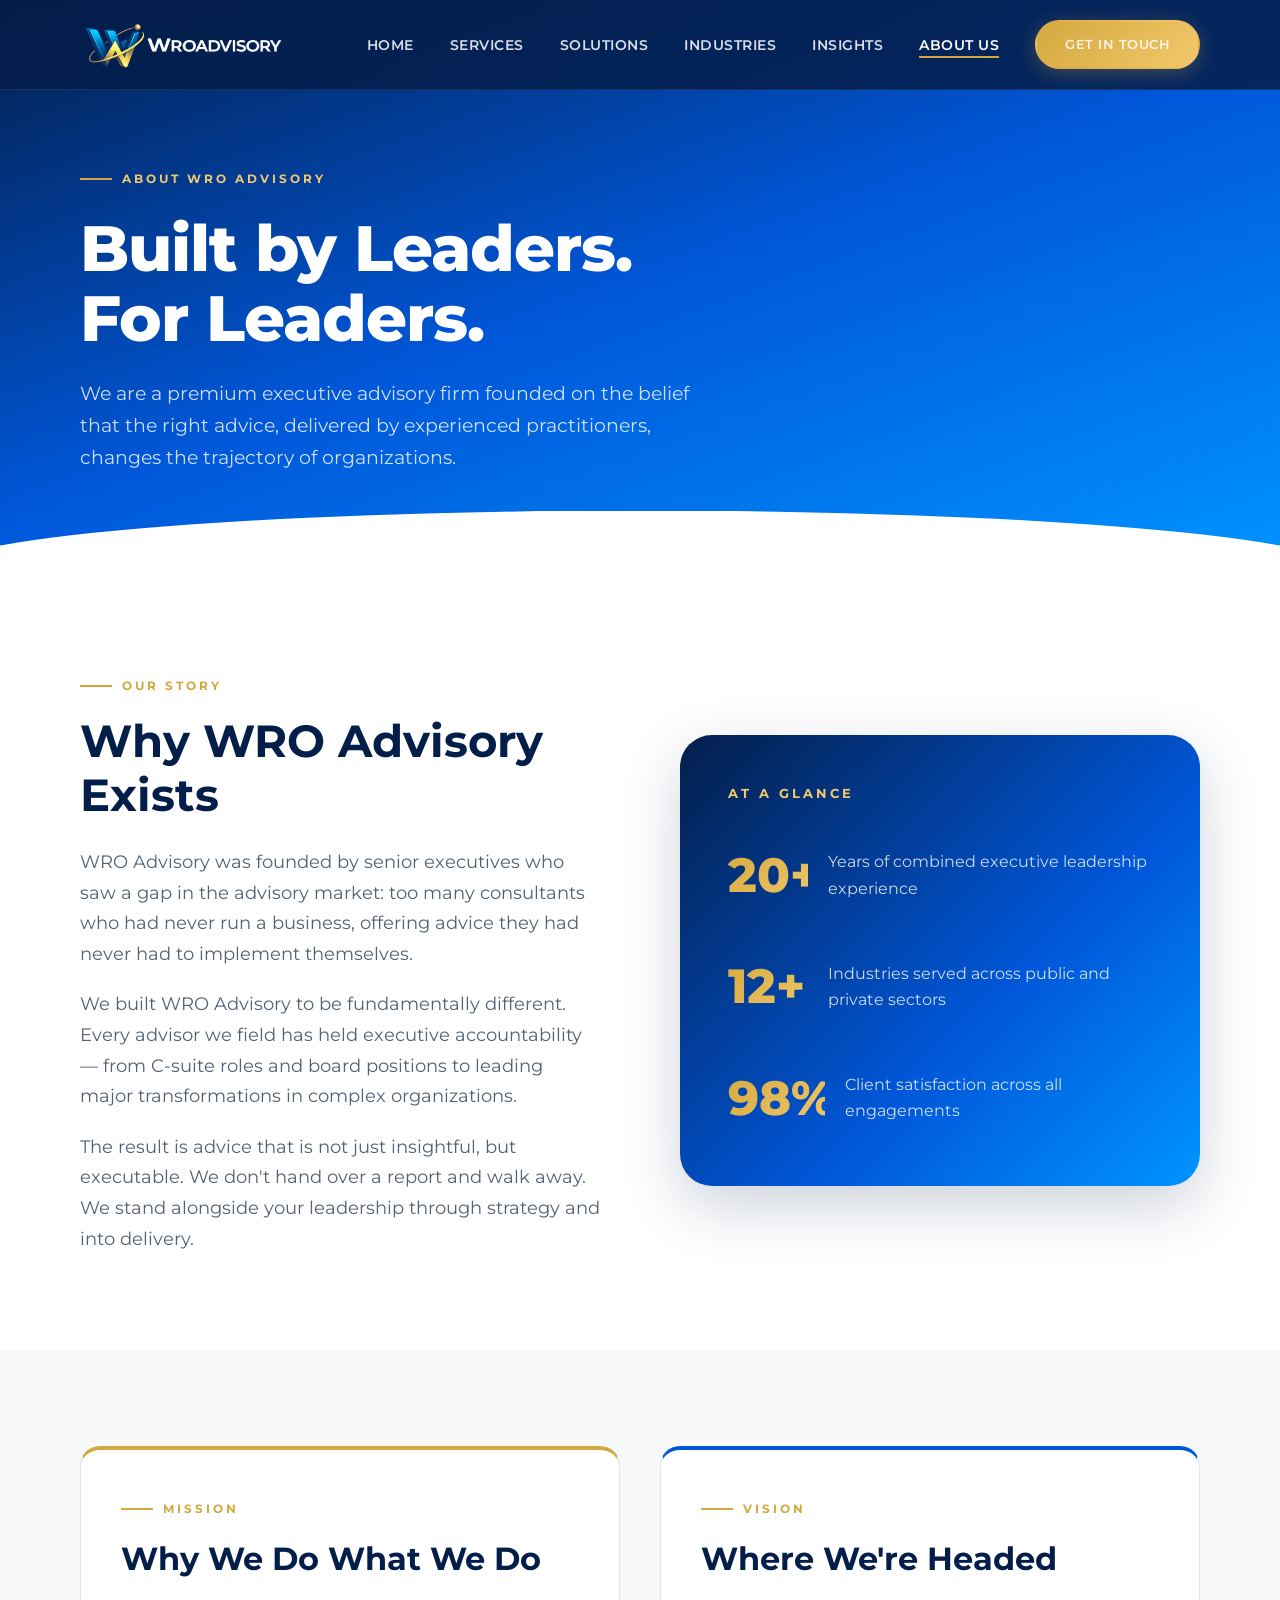
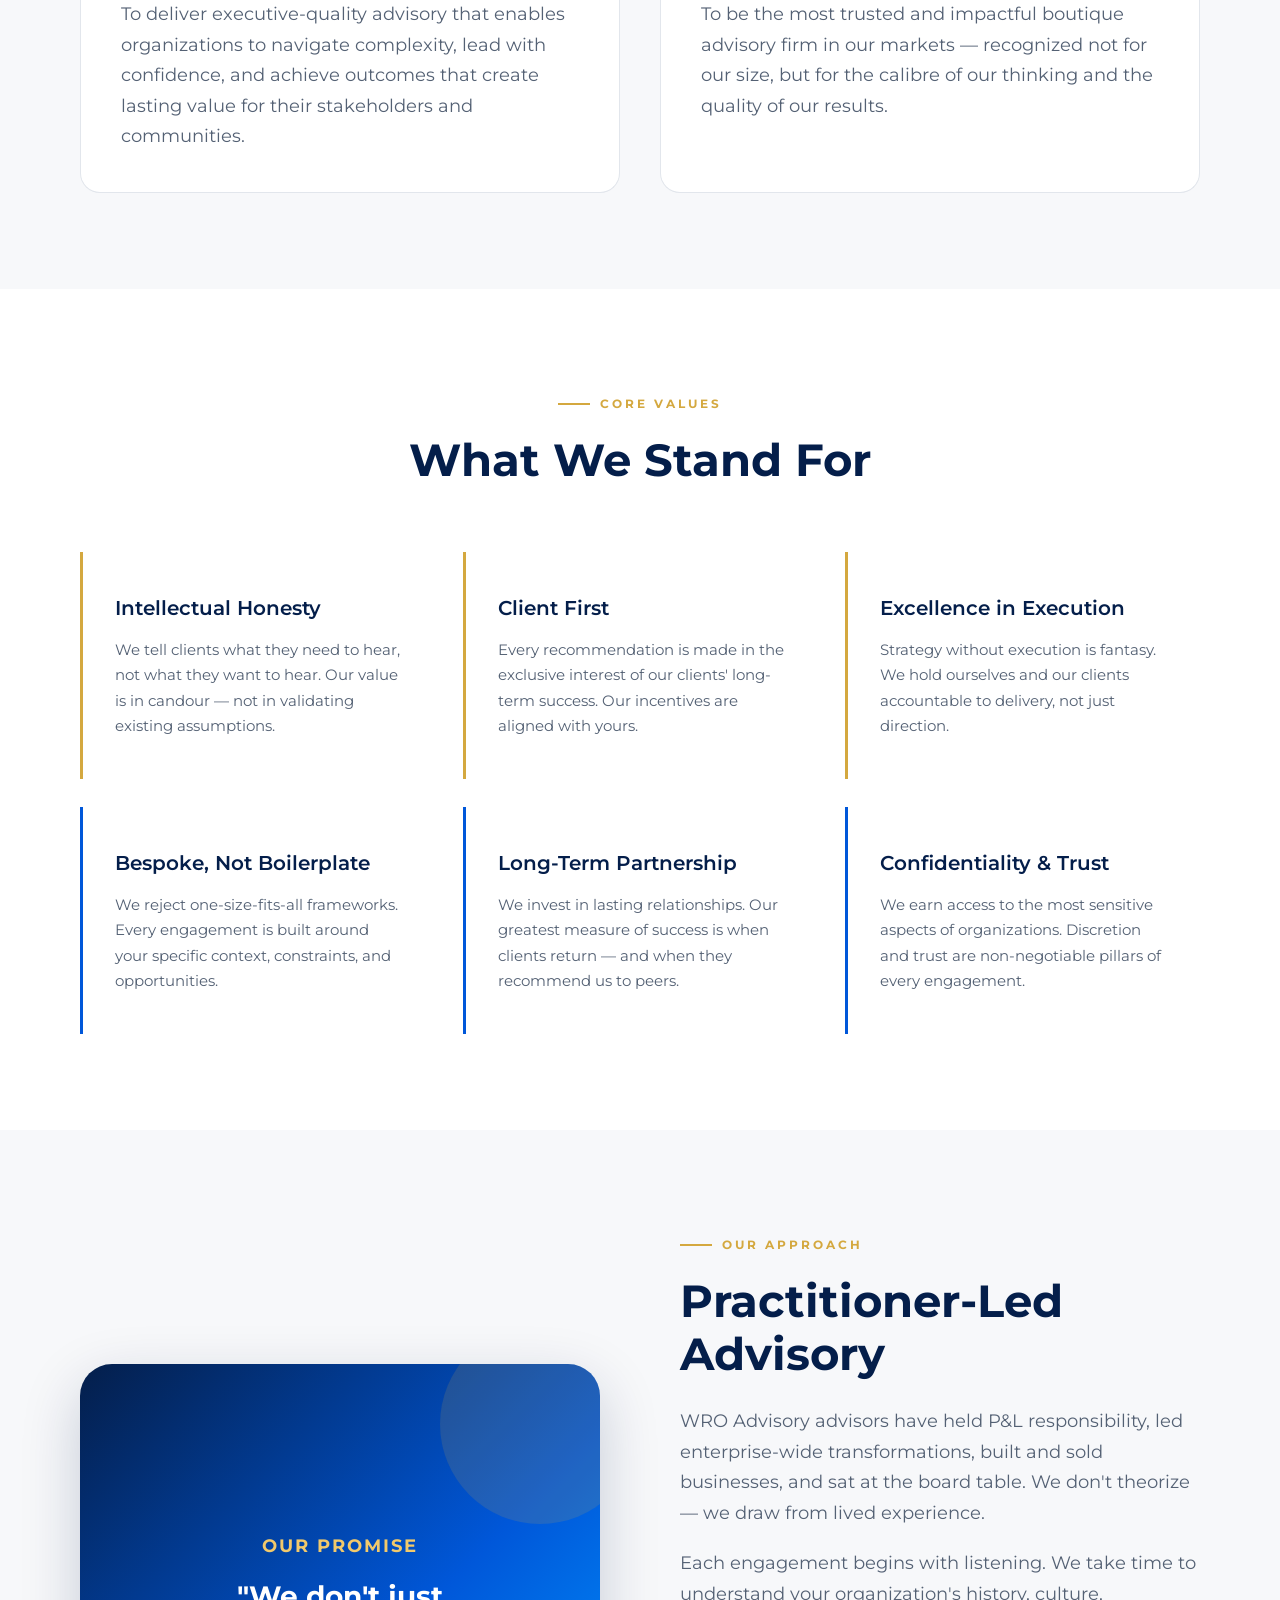
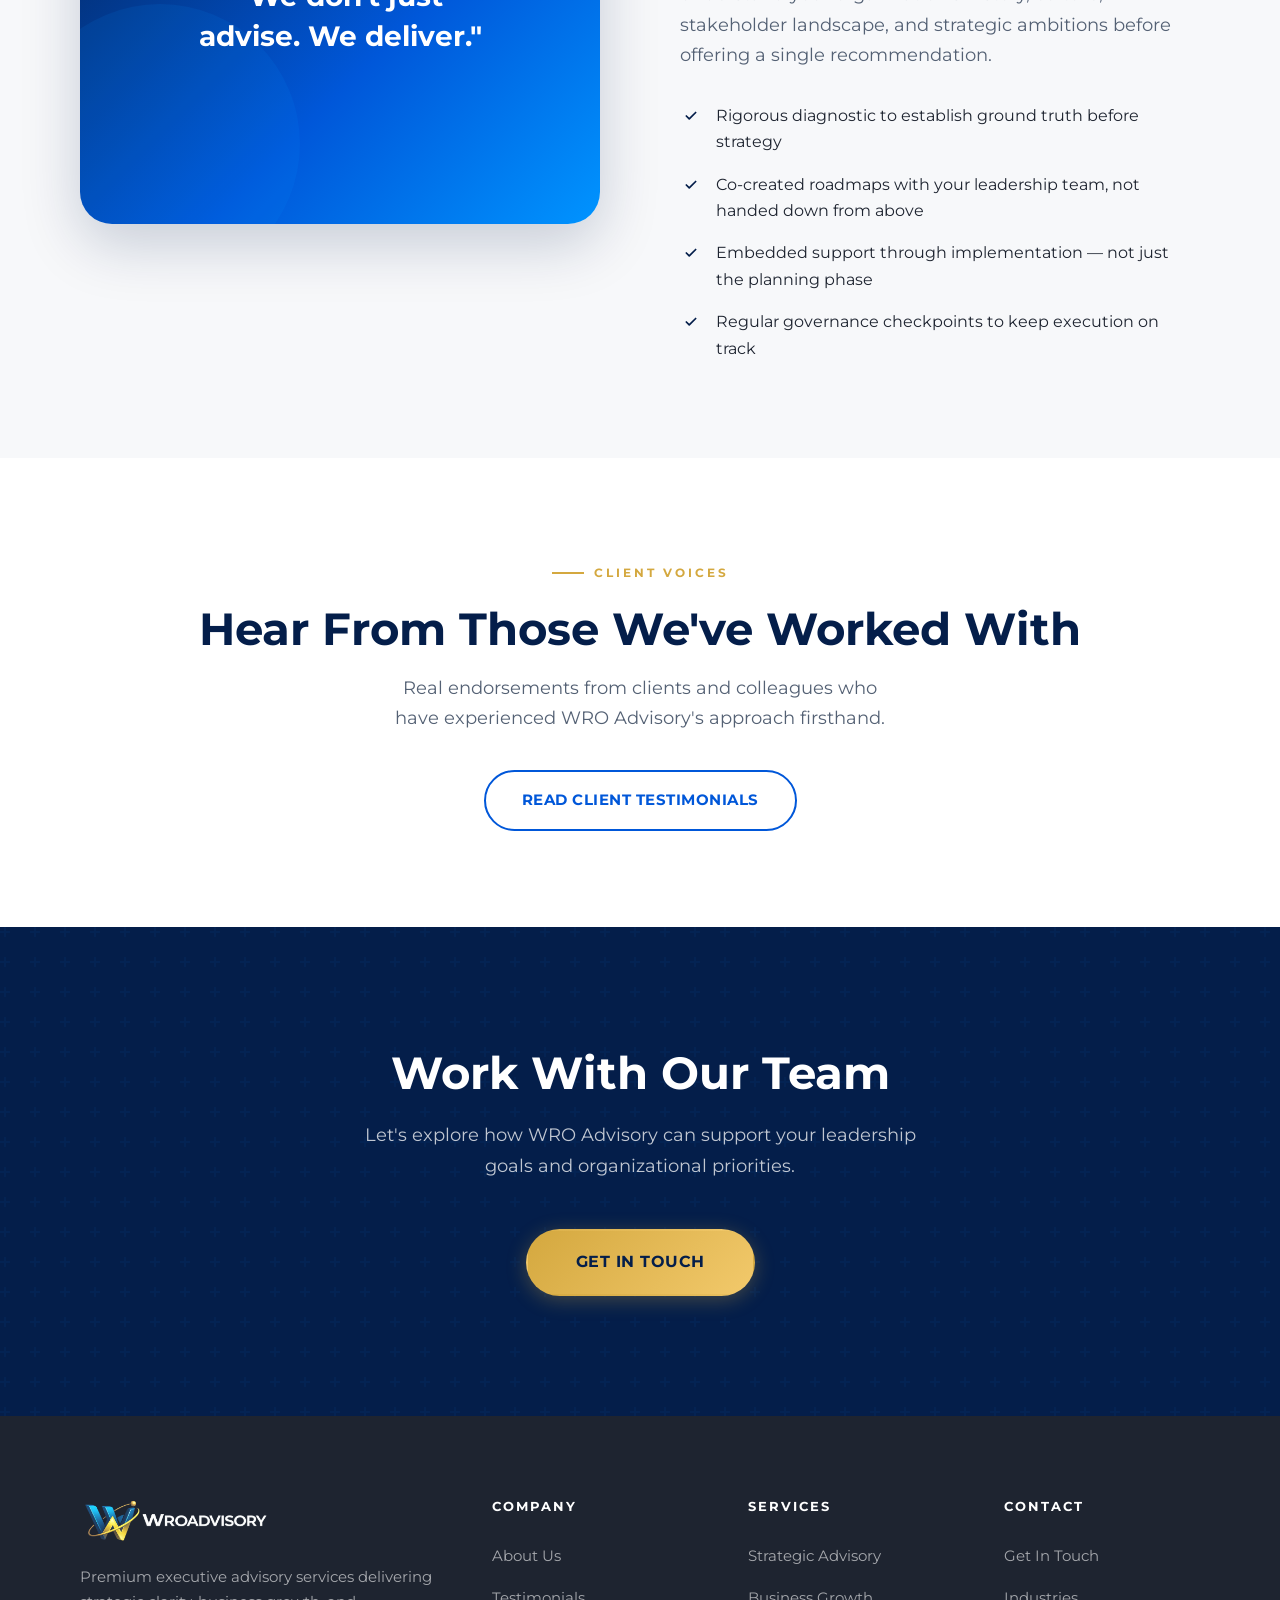
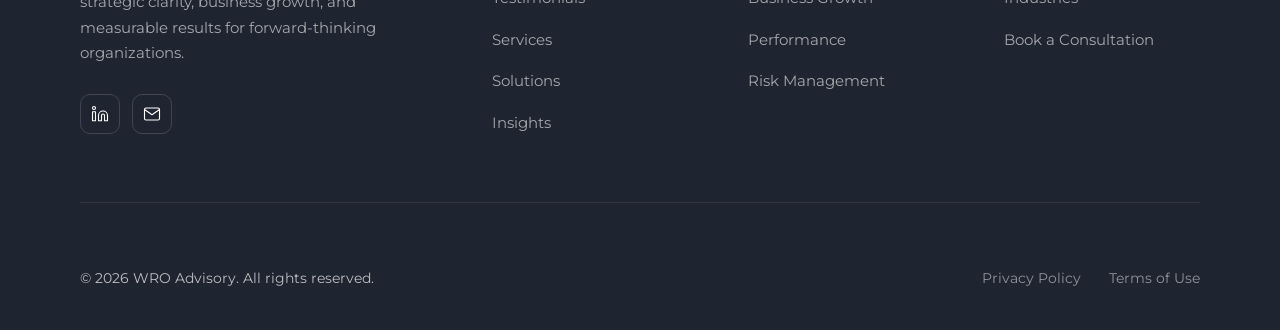
==== commit e6ba2969: "feat: add testimonials page with two client endorsements - New testimonials.html with featured PJ Ph" ====
--- a/about.html
+++ b/about.html
@@ -157,6 +157,16 @@
     </div>
   </section>
 
+  <!-- TESTIMONIALS LINK -->
+  <section class="bg-white">
+    <div class="container text-center fade-up" style="padding-top:0;">
+      <div class="section-label" style="justify-content:center;">Client Voices</div>
+      <h2 class="text-navy" style="margin-bottom:16px;">Hear From Those We've Worked With</h2>
+      <p class="text-slate" style="max-width:520px;margin:0 auto 36px;">Real endorsements from clients and colleagues who have experienced WRO Advisory's approach firsthand.</p>
+      <a href="testimonials.html" class="btn btn--ghost">Read Client Testimonials</a>
+    </div>
+  </section>
+
   <!-- CTA -->
   <section class="cta-section">
     <div class="container cta-section__inner">
@@ -192,6 +202,7 @@
           <div class="footer__col-title">Company</div>
           <ul class="footer__links">
             <li><a href="about.html">About Us</a></li>
+            <li><a href="testimonials.html">Testimonials</a></li>
             <li><a href="services.html">Services</a></li>
             <li><a href="solutions.html">Solutions</a></li>
             <li><a href="insights.html">Insights</a></li>
